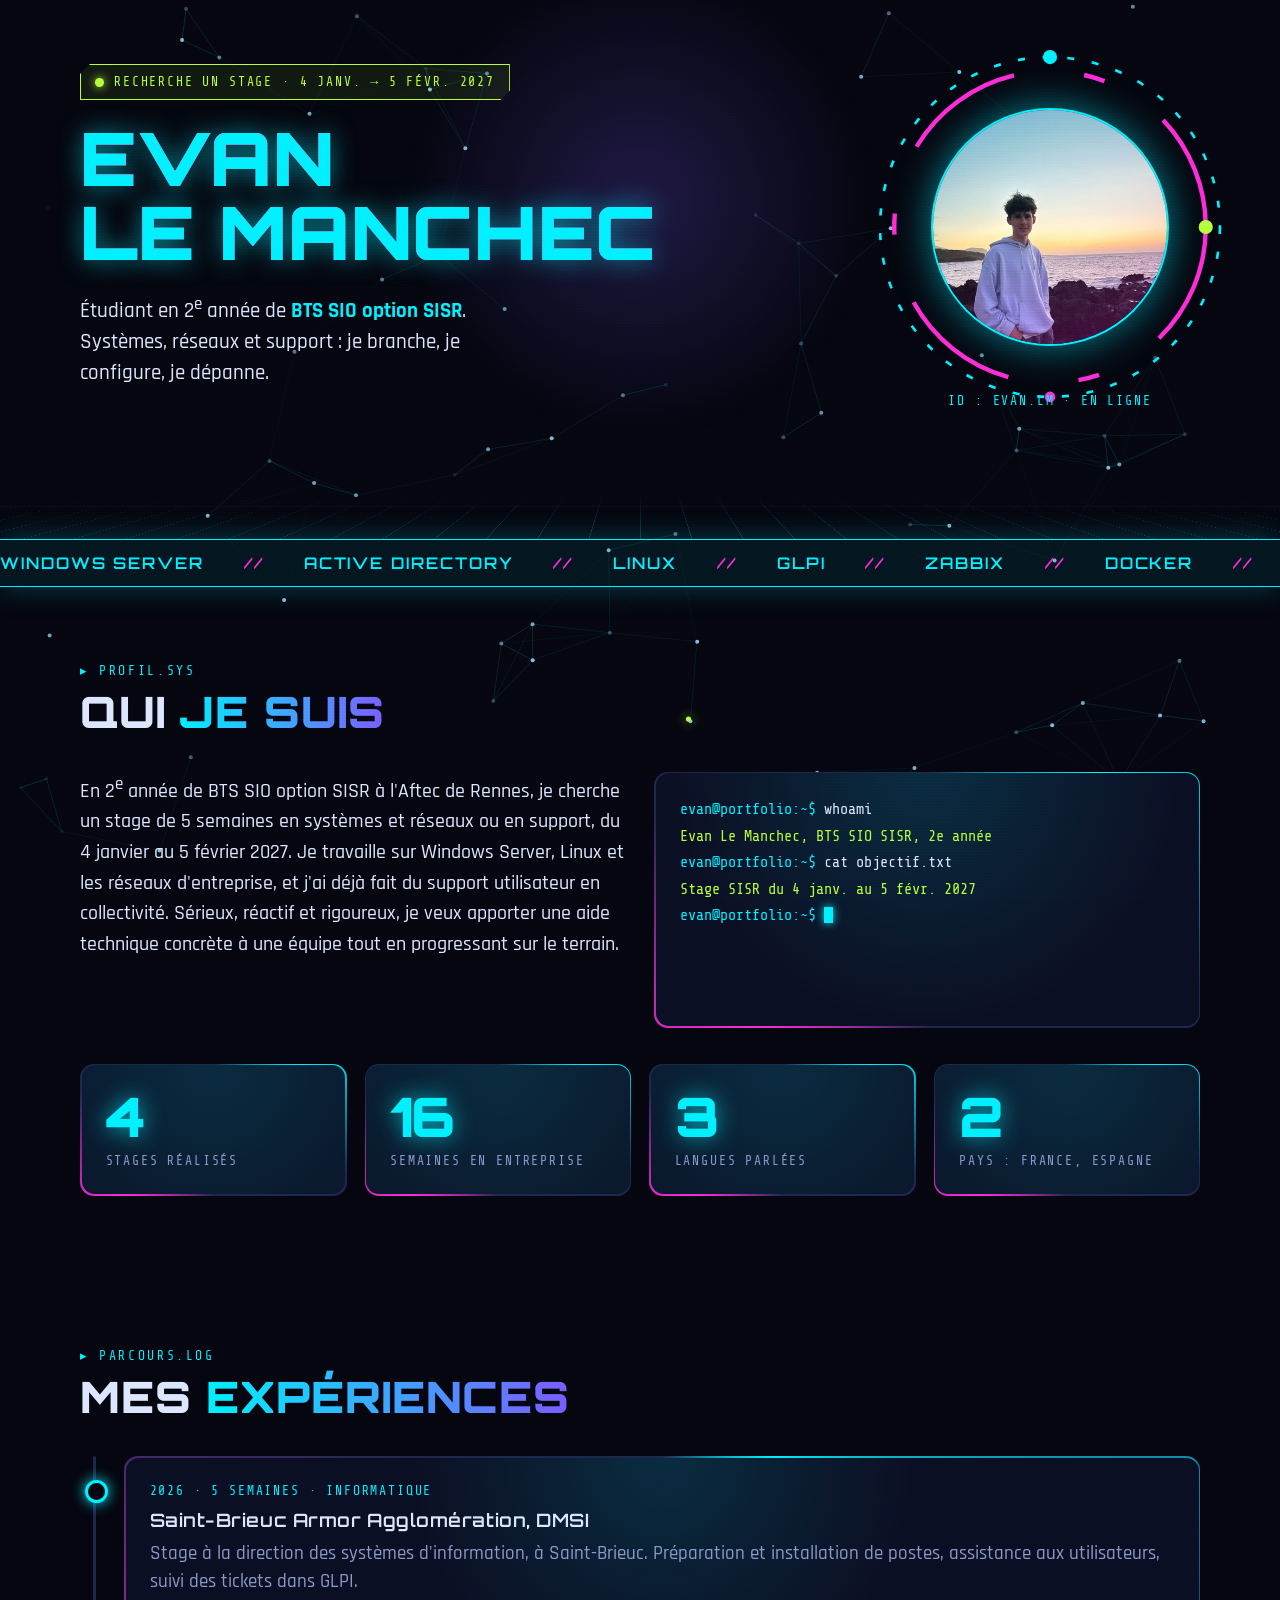
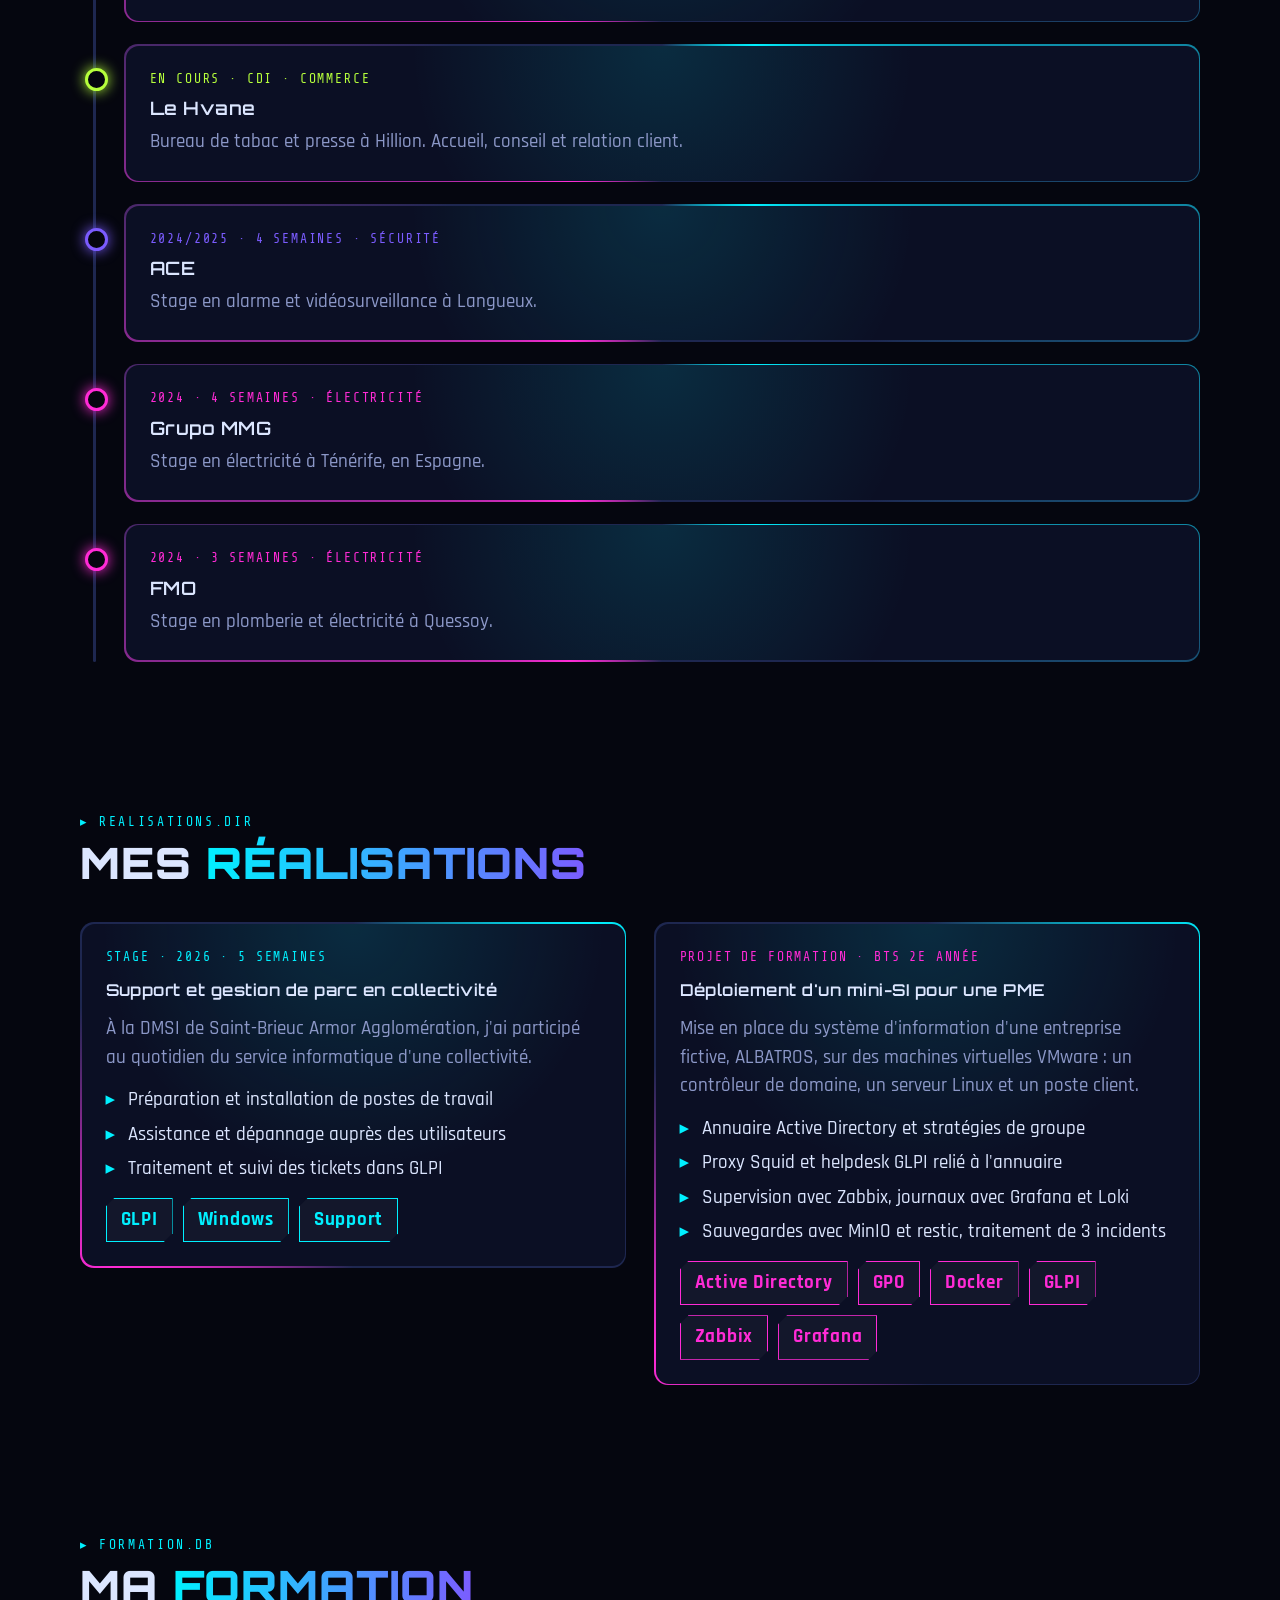
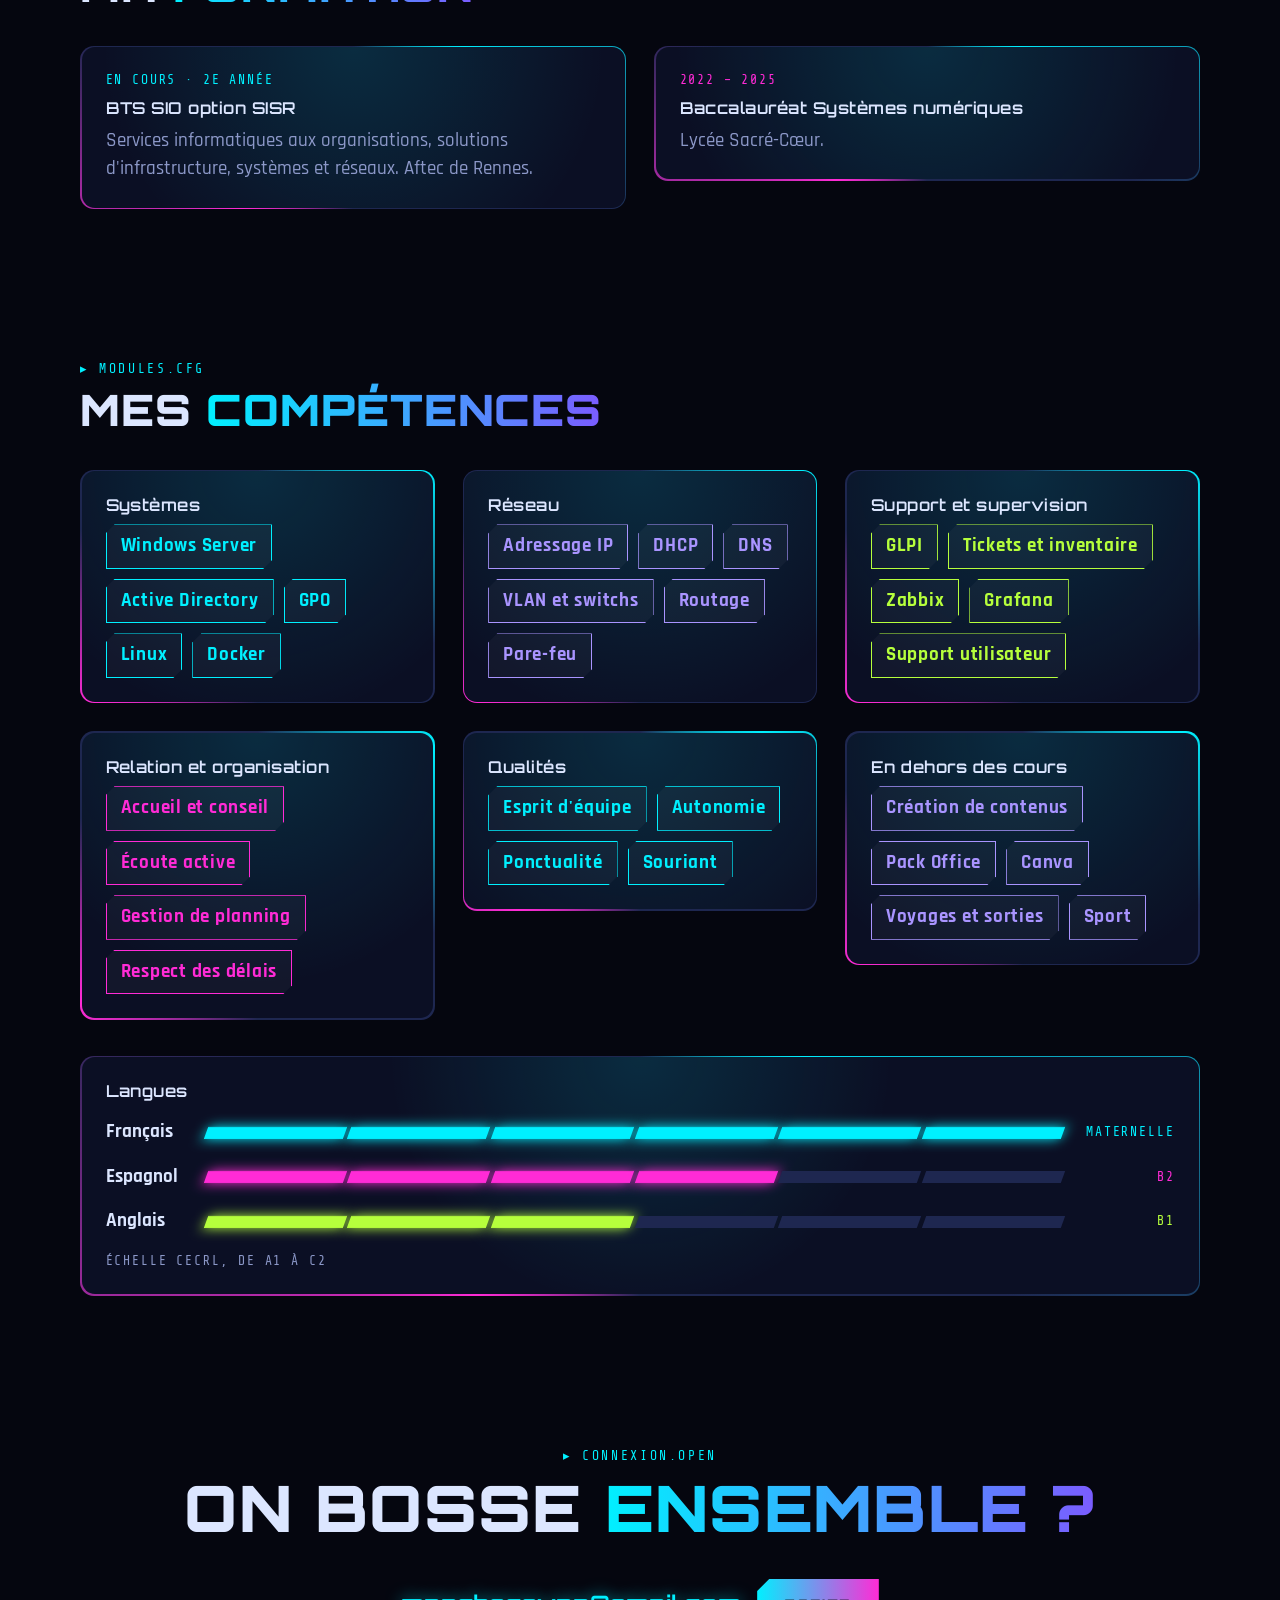
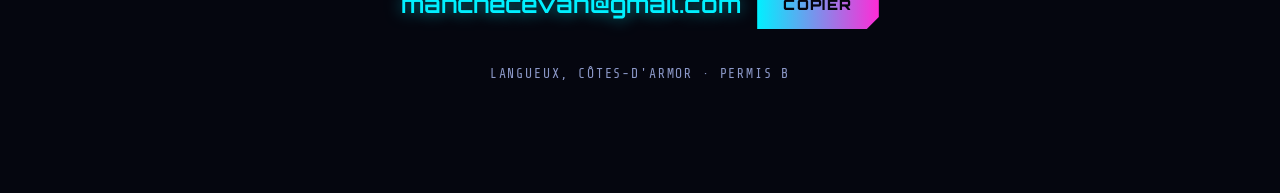
==== index.html @ 155ac63e "premier envoi" ====
<!doctype html><html><head><meta charset=utf8><meta name=viewport content="width=device-width,initial-scale=1,viewport-fit=cover"><style>:root{color-scheme:light;box-sizing:border-box;padding-top:env(safe-area-inset-top,0px);padding-bottom:env(safe-area-inset-bottom,0px)}html{scroll-padding-top:env(safe-area-inset-top,0px)}body{margin:0;padding:0;font:14px -apple-system,BlinkMacSystemFont,sans-serif;background:#fff;color:#000}img{max-width:100%}[hidden]:not([hidden=until-found i]){display:none!important}</style></head><body>
<title>Portfolio Evan Le Manchec</title>
<link rel="stylesheet" href="https://fonts.googleapis.com/css2?family=Orbitron:wght@600;900&family=Rajdhani:wght@500;700&family=Share+Tech+Mono&display=swap">
<style>
/* Layout : interface holographique sombre (look unique assumé). Une colonne de panneaux HUD posés sur un réseau de données animé plein écran ; le néon cyan porte l'info, le magenta les accents. */
:root{
  --bg:#05060F; --panel:#0B0F24; --text:#DCE6FF; --muted:#8C98C8; --line:#1E2750;
  --cyan:#00F0FF; --mag:#FF2BD6; --violet:#7B5CFF; --lime:#B6FF3C;
  --display:"Orbitron","Arial Black",sans-serif;
  --body:"Rajdhani","Segoe UI",system-ui,sans-serif;
  --mono:"Share Tech Mono",ui-monospace,Menlo,monospace;
  color-scheme:dark;
}
@property --a{syntax:"<angle>";inherits:false;initial-value:0deg}
*{box-sizing:border-box}
html{overflow-x:clip}
body{background:var(--bg);color:var(--text);font:500 19px/1.5 var(--body);overflow-x:clip}
h1,h2,h3,p,ul,pre{margin:0}
ul{padding:0;list-style:none}
#fx{position:fixed;inset:0;width:100%;height:100%;z-index:0;pointer-events:none}
#glow{position:fixed;left:0;top:0;width:520px;height:520px;margin:-260px;border-radius:50%;background:radial-gradient(circle,rgba(123,92,255,.22),transparent 65%);z-index:0;pointer-events:none;will-change:transform}
#bar{position:fixed;left:0;top:env(safe-area-inset-top,0px);height:3px;width:100%;transform-origin:0 50%;transform:scaleX(0);background:linear-gradient(90deg,var(--cyan),var(--mag));box-shadow:0 0 12px var(--cyan);z-index:9}
body::after{content:"";position:fixed;inset:0;pointer-events:none;z-index:8;background:repeating-linear-gradient(0deg,rgba(255,255,255,.035) 0 1px,transparent 1px 3px);mix-blend-mode:overlay}
.sec{position:relative;z-index:1;padding:76px 20px}
.in{max-width:1120px;margin:0 auto;display:flex;flex-direction:column;gap:36px}
.mono{font:400 .82rem/1.4 var(--mono);letter-spacing:.14em;text-transform:uppercase}
h2{font:900 clamp(1.5rem,5.2vw,2.7rem)/1.1 var(--display);text-transform:uppercase;letter-spacing:.02em;text-wrap:balance;display:flex;flex-direction:column;gap:10px}
h2 small{font:400 .82rem var(--mono);letter-spacing:.2em;color:var(--cyan)}
h2 small::before{content:"▸ "}
h2 em{font-style:normal;background:linear-gradient(90deg,var(--cyan),var(--violet),var(--mag),var(--cyan));background-size:300% 100%;-webkit-background-clip:text;background-clip:text;color:transparent;animation:flow 6s linear infinite}
@keyframes flow{to{background-position:300% 0}}
h3{font:600 1.02rem/1.3 var(--display);letter-spacing:.03em}

/* HERO */
.hero{padding-block:64px 150px;overflow:hidden}
.floor{position:absolute;left:-50%;right:-50%;bottom:-40px;height:330px;transform:perspective(420px) rotateX(64deg);transform-origin:50% 100%;background:linear-gradient(var(--cyan) 0 0) 0 0/100% 2px no-repeat,repeating-linear-gradient(90deg,rgba(0,240,255,.5) 0 1.5px,transparent 1.5px 64px),repeating-linear-gradient(0deg,rgba(255,43,214,.5) 0 1.5px,transparent 1.5px 64px);animation:floor 1.6s linear infinite;-webkit-mask-image:linear-gradient(transparent,#000 75%);mask-image:linear-gradient(transparent,#000 75%);opacity:.55}
@keyframes floor{to{background-position:0 0,0 0,0 64px}}
.hero .in{display:grid;grid-template-columns:1fr 300px;gap:48px;align-items:center}
.htxt{min-width:0;display:flex;flex-direction:column;gap:22px;align-items:flex-start}
.status{display:inline-flex;gap:10px;align-items:center;color:var(--lime);border:1px solid var(--lime);padding:8px 14px;clip-path:polygon(10px 0,100% 0,100% calc(100% - 10px),calc(100% - 10px) 100%,0 100%,0 10px);background:rgba(182,255,60,.08)}
.status i{width:9px;height:9px;border-radius:50%;background:var(--lime);box-shadow:0 0 10px var(--lime);animation:pulse 1.4s ease-in-out infinite}
@keyframes pulse{50%{transform:scale(1.9);opacity:.3}}
h1{font:900 clamp(1.9rem,9.6vw,4.6rem)/1 var(--display);text-transform:uppercase;letter-spacing:.01em}
.g{display:block;position:relative;text-shadow:0 0 24px rgba(0,240,255,.55)}
.g+.g{color:var(--cyan)}
.g::before,.g::after{content:attr(data-t);position:absolute;left:0;top:0;width:100%;pointer-events:none;text-shadow:none}
.g::before{color:var(--mag);animation:gl1 3.4s steps(1) infinite}
.g::after{color:var(--cyan);animation:gl2 2.7s steps(1) infinite}
@keyframes gl1{0%,100%{clip-path:inset(0 0 100% 0)}8%{clip-path:inset(12% 0 62% 0);transform:translate(-5px,0)}11%{clip-path:inset(68% 0 8% 0);transform:translate(5px,0)}14%{clip-path:inset(0 0 100% 0)}61%{clip-path:inset(40% 0 38% 0);transform:translate(4px,0)}64%{clip-path:inset(0 0 100% 0)}}
@keyframes gl2{0%,100%{clip-path:inset(0 0 100% 0)}22%{clip-path:inset(55% 0 20% 0);transform:translate(6px,0)}25%{clip-path:inset(5% 0 78% 0);transform:translate(-4px,0)}28%{clip-path:inset(0 0 100% 0)}79%{clip-path:inset(22% 0 60% 0);transform:translate(-6px,0)}82%{clip-path:inset(0 0 100% 0)}}
.lead{font-size:1.3rem;max-width:36ch}
.lead b{color:var(--cyan);font-weight:700}
.holo{position:relative;width:300px;max-width:74vw;aspect-ratio:1;display:grid;place-items:center;animation:float 5s ease-in-out infinite}
@keyframes float{50%{transform:translateY(-14px)}}
.holo svg{position:absolute;inset:-9%;width:118%;height:118%}
.r1{transform-origin:50% 50%;animation:rot 16s linear infinite}
.r2{transform-origin:50% 50%;animation:rot 9s linear infinite reverse}
@keyframes rot{to{transform:rotate(360deg)}}
.face{position:relative;width:78%;aspect-ratio:1;border-radius:50%;overflow:hidden;box-shadow:0 0 0 2px var(--cyan),0 0 40px rgba(0,240,255,.6),inset 0 0 30px rgba(0,240,255,.5)}
.face img{width:100%;height:100%;object-fit:cover;object-position:50% 22%;display:block}
.face::before{content:"";position:absolute;inset:0;background:linear-gradient(160deg,rgba(0,240,255,.28),transparent 45%,rgba(255,43,214,.3));z-index:1}
.face::after{content:"";position:absolute;left:0;right:0;height:26%;top:-30%;background:linear-gradient(transparent,rgba(0,240,255,.55),transparent);z-index:2;animation:scan 2.8s linear infinite}
@keyframes scan{to{top:110%}}
.idtag{position:absolute;bottom:-34px;left:50%;transform:translateX(-50%);white-space:nowrap;color:var(--cyan)}

/* TICKER */
.tick{position:relative;z-index:1;border-block:1px solid var(--cyan);background:rgba(0,240,255,.07);overflow:hidden;padding:13px 0;box-shadow:0 0 30px rgba(0,240,255,.25)}
.tick div{display:flex;gap:40px;width:max-content;animation:slide 24s linear infinite;font:600 1rem var(--display);text-transform:uppercase;letter-spacing:.12em;white-space:nowrap;color:var(--cyan)}
.tick span::after{content:"//";margin-left:40px;color:var(--mag)}
@keyframes slide{to{transform:translateX(-50%)}}

/* PANELS */
.pan{position:relative;border-radius:14px;padding:1.5px;background:conic-gradient(from var(--a),var(--line),var(--cyan),var(--line) 30%,var(--line) 50%,var(--mag),var(--line) 80%);animation:turn 5s linear infinite;transform-style:preserve-3d;transition:transform .15s ease-out}
@keyframes turn{to{--a:360deg}}
.pan>div{background:radial-gradient(420px circle at var(--mx,50%) var(--my,0%),rgba(0,240,255,.13),transparent 60%),var(--panel);border-radius:13px;padding:24px;height:100%;display:flex;flex-direction:column;gap:8px}
.pan p{color:var(--muted)}
.two{display:grid;grid-template-columns:repeat(auto-fit,minmax(290px,1fr));gap:28px;align-items:start}
.two>*{min-width:0}
.big{font-size:1.28rem}
.term pre{font:400 .95rem/1.75 var(--mono);white-space:pre-wrap;overflow-wrap:anywhere;min-height:13.5em;color:var(--text)}
.term .p{color:var(--cyan)}.term .o{color:var(--lime)}
.cur{display:inline-block;width:.6em;height:1.05em;background:var(--cyan);vertical-align:-.18em;animation:blink 1s steps(2) infinite;box-shadow:0 0 8px var(--cyan)}
@keyframes blink{50%{opacity:0}}
.stats{display:grid;grid-template-columns:repeat(auto-fit,minmax(150px,1fr));gap:18px}
.stat b{font:900 clamp(2.2rem,7vw,3.4rem)/1 var(--display);color:var(--cyan);text-shadow:0 0 22px rgba(0,240,255,.7);font-variant-numeric:tabular-nums}

/* TIMELINE */
.tl{position:relative;display:flex;flex-direction:column;gap:22px;padding-left:44px}
.tl::before,.tl .fill{content:"";position:absolute;left:13px;top:0;bottom:0;width:3px;border-radius:2px;background:var(--line)}
.tl .fill{background:linear-gradient(var(--cyan),var(--mag));box-shadow:0 0 14px var(--cyan);transform-origin:50% 0;transform:scaleY(0)}
.ev{position:relative}
.ev::before{content:"";position:absolute;left:-39px;top:24px;width:17px;height:17px;border-radius:50%;background:var(--bg);border:3px solid var(--c);box-shadow:0 0 14px var(--c);z-index:2;animation:ping 2.4s ease-out infinite}
@keyframes ping{0%{box-shadow:0 0 0 0 var(--c)}70%,100%{box-shadow:0 0 0 14px transparent}}
.ev .mono{color:var(--c)}
.ev h3{font-size:1.15rem}

/* SKILLS */
.chips{display:flex;flex-wrap:wrap;gap:10px}
.chips li{position:relative;overflow:hidden;border:1px solid var(--c,var(--cyan));color:var(--c,var(--cyan));padding:7px 14px;font-weight:700;letter-spacing:.04em;clip-path:polygon(9px 0,100% 0,100% calc(100% - 9px),calc(100% - 9px) 100%,0 100%,0 9px);background:rgba(255,255,255,.03);animation:bob 4s ease-in-out infinite;animation-delay:calc(var(--i)*-.55s);transition:background .2s,color .2s}
.chips li::after{content:"";position:absolute;top:0;bottom:0;left:-60%;width:40%;background:linear-gradient(100deg,transparent,rgba(255,255,255,.45),transparent);animation:shine 3.6s ease-in-out infinite;animation-delay:calc(var(--i)*.35s)}
.chips li:hover{background:var(--c,var(--cyan));color:var(--bg)}
@keyframes bob{50%{transform:translateY(-5px)}}
@keyframes shine{0%,55%{left:-60%}100%{left:130%}}
.lang{display:grid;grid-template-columns:88px 1fr 100px;gap:12px;align-items:center}
.lang b{font-weight:700;color:var(--text)}
.lv{display:grid;grid-template-columns:repeat(6,1fr);gap:5px}
.lv i{height:12px;background:var(--line);transform:skewX(-20deg)}
.lv i.on{background:var(--c);box-shadow:0 0 12px var(--c)}
.on-view .lv i.on{animation:light .5s both;animation-delay:calc(var(--i)*110ms)}
@keyframes light{from{background:var(--line);box-shadow:none;transform:skewX(-20deg) scaleY(.3)}}
.lang .mono{text-align:right;color:var(--c)}

.todo{display:flex;flex-direction:column;gap:6px;color:var(--text)}
.todo li{padding-left:22px;position:relative}
.todo li::before{content:"▸";position:absolute;left:0;color:var(--cyan)}

/* CONTACT */
.contact{padding-bottom:110px;text-align:center}
.contact .in{align-items:center}
.contact h2{align-items:center;font-size:clamp(1.7rem,7vw,4rem)}
.mail{display:flex;flex-wrap:wrap;gap:16px;align-items:center;justify-content:center}
.mail span{font:600 clamp(.9rem,4vw,1.5rem) var(--display);overflow-wrap:anywhere;user-select:all;color:var(--cyan);text-shadow:0 0 16px rgba(0,240,255,.6)}
button{font:900 .9rem var(--display);letter-spacing:.1em;text-transform:uppercase;color:var(--bg);background:linear-gradient(90deg,var(--cyan),var(--mag),var(--cyan));background-size:200% 100%;border:0;padding:16px 26px;cursor:pointer;clip-path:polygon(12px 0,100% 0,100% calc(100% - 12px),calc(100% - 12px) 100%,0 100%,0 12px);animation:flow 3s linear infinite,throb 2s ease-in-out infinite;transition:transform .15s}
button:hover{transform:scale(1.07)}
button:focus-visible{outline:3px solid var(--lime);outline-offset:4px}
@keyframes throb{50%{filter:drop-shadow(0 0 16px var(--mag)) brightness(1.15)}}

/* REVEAL */
.rv{opacity:.2;transform:translateY(36px) scale(.97);filter:blur(4px);transition:opacity .7s,transform .7s cubic-bezier(.2,.9,.2,1),filter .7s;transition-delay:calc(var(--d,0)*90ms)}
.rv.on-view{opacity:1;transform:none;filter:none}

@media (max-width:900px){.hero .in{grid-template-columns:1fr}.holo{order:-1;width:230px;margin:0 auto 34px}}
@media (max-width:560px){.sec{padding-block:58px}.lang{grid-template-columns:74px 1fr 88px}.tl{padding-left:36px}.tl::before,.tl .fill{left:9px}.ev::before{left:-35px}}
@media (prefers-reduced-motion:reduce){*,*::before,*::after{animation:none!important;transition:none!important}.rv{opacity:1;transform:none;filter:none}}
</style>

<canvas id="fx" aria-hidden="true"></canvas>
<div id="glow" aria-hidden="true"></div>
<div id="bar" aria-hidden="true"></div>

<header class="sec hero">
  <div class="floor" aria-hidden="true"></div>
  <div class="in">
    <div class="htxt">
      <p class="mono status"><i></i>Recherche un stage · 4 janv. → 5 févr. 2027</p>
      <h1 aria-label="Evan Le Manchec"><span class="g" data-t="Evan">Evan</span><span class="g" data-t="Le Manchec">Le Manchec</span></h1>
      <p class="lead">Étudiant en 2<sup>e</sup> année de <b>BTS SIO option SISR</b>. Systèmes, réseaux et support : je branche, je configure, je dépanne.</p>
    </div>
    <div class="holo">
      <svg viewBox="0 0 200 200" aria-hidden="true" fill="none">
        <g class="r1"><circle cx="100" cy="100" r="96" stroke="#00F0FF" stroke-width="1.5" stroke-dasharray="4 10"/><circle cx="100" cy="4" r="4" fill="#00F0FF"/><circle cx="100" cy="196" r="3" fill="#FF2BD6"/></g>
        <g class="r2"><circle cx="100" cy="100" r="88" stroke="#FF2BD6" stroke-width="2.5" stroke-dasharray="70 40 12 40"/><circle cx="188" cy="100" r="4" fill="#B6FF3C"/></g>
      </svg>
      <div class="face"><img src="[data-uri]" alt="Portrait d'Evan Le Manchec"></div>
      <span class="mono idtag">ID : EVAN.LM · en ligne</span>
    </div>
  </div>
</header>

<div class="tick" aria-hidden="true"><div>
  <span>Windows Server</span><span>Active Directory</span><span>Linux</span><span>GLPI</span><span>Zabbix</span><span>Docker</span><span>Réseaux</span><span>Support utilisateur</span><span>Permis B</span>
  <span>Windows Server</span><span>Active Directory</span><span>Linux</span><span>GLPI</span><span>Zabbix</span><span>Docker</span><span>Réseaux</span><span>Support utilisateur</span><span>Permis B</span>
</div></div>

<section class="sec"><div class="in">
  <h2><small>profil.sys</small><span>Qui <em>je suis</em></span></h2>
  <div class="two">
    <p class="big" data-rv>En 2<sup>e</sup> année de BTS SIO option SISR à l'Aftec de Rennes, je cherche un stage de 5 semaines en systèmes et réseaux ou en support, du 4 janvier au 5 février 2027. Je travaille sur Windows Server, Linux et les réseaux d'entreprise, et j'ai déjà fait du support utilisateur en collectivité. Sérieux, réactif et rigoureux, je veux apporter une aide technique concrète à une équipe tout en progressant sur le terrain.</p>
    <div class="pan term" data-rv data-tilt><div><pre id="term"><span class="p">evan@portfolio:~$</span> whoami
<span class="o">Evan Le Manchec, BTS SIO SISR, 2e année</span>
<span class="p">evan@portfolio:~$</span> cat objectif.txt
<span class="o">Stage SISR du 4 janv. au 5 févr. 2027</span>
<span class="p">evan@portfolio:~$</span> systemctl status motivation
<span class="o">● motivation.service : active (running)</span>
<span class="p">evan@portfolio:~$</span> <span class="cur"></span></pre></div></div>
  </div>
  <div class="stats">
    <div class="pan stat" data-rv data-tilt><div><b data-n="4">4</b><p class="mono">stages réalisés</p></div></div>
    <div class="pan stat" data-rv data-tilt><div><b data-n="16">16</b><p class="mono">semaines en entreprise</p></div></div>
    <div class="pan stat" data-rv data-tilt><div><b data-n="3">3</b><p class="mono">langues parlées</p></div></div>
    <div class="pan stat" data-rv data-tilt><div><b data-n="2">2</b><p class="mono">pays : France, Espagne</p></div></div>
  </div>
</div></section>

<section class="sec"><div class="in">
  <h2><small>parcours.log</small><span>Mes <em>expériences</em></span></h2>
  <div class="tl" id="tl"><span class="fill"></span>
    <article class="ev pan" data-rv data-tilt style="--c:var(--cyan)"><div><span class="mono">2026 · 5 semaines · Informatique</span><h3>Saint-Brieuc Armor Agglomération, DMSI</h3><p>Stage à la direction des systèmes d'information, à Saint-Brieuc. Préparation et installation de postes, assistance aux utilisateurs, suivi des tickets dans GLPI.</p></div></article>
    <article class="ev pan" data-rv data-tilt style="--c:var(--lime)"><div><span class="mono">En cours · CDI · Commerce</span><h3>Le Hvane</h3><p>Bureau de tabac et presse à Hillion. Accueil, conseil et relation client.</p></div></article>
    <article class="ev pan" data-rv data-tilt style="--c:var(--violet)"><div><span class="mono">2024/2025 · 4 semaines · Sécurité</span><h3>ACE</h3><p>Stage en alarme et vidéosurveillance à Langueux.</p></div></article>
    <article class="ev pan" data-rv data-tilt style="--c:var(--mag)"><div><span class="mono">2024 · 4 semaines · Électricité</span><h3>Grupo MMG</h3><p>Stage en électricité à Ténérife, en Espagne.</p></div></article>
    <article class="ev pan" data-rv data-tilt style="--c:var(--mag)"><div><span class="mono">2024 · 3 semaines · Électricité</span><h3>FMO</h3><p>Stage en plomberie et électricité à Quessoy.</p></div></article>
  </div>
</div></section>

<section class="sec"><div class="in">
  <h2><small>realisations.dir</small><span>Mes <em>réalisations</em></span></h2>
  <div class="two">
    <article class="pan" data-rv data-tilt><div style="gap:14px"><span class="mono" style="color:var(--cyan)">Stage · 2026 · 5 semaines</span><h3>Support et gestion de parc en collectivité</h3><p>À la DMSI de Saint-Brieuc Armor Agglomération, j'ai participé au quotidien du service informatique d'une collectivité.</p><ul class="todo"><li>Préparation et installation de postes de travail</li><li>Assistance et dépannage auprès des utilisateurs</li><li>Traitement et suivi des tickets dans GLPI</li></ul><ul class="chips"><li>GLPI</li><li>Windows</li><li>Support</li></ul></div></article>
    <article class="pan" data-rv data-tilt><div style="gap:14px"><span class="mono" style="color:var(--mag)">Projet de formation · BTS 2e année</span><h3>Déploiement d'un mini-SI pour une PME</h3><p>Mise en place du système d'information d'une entreprise fictive, ALBATROS, sur des machines virtuelles VMware : un contrôleur de domaine, un serveur Linux et un poste client.</p><ul class="todo"><li>Annuaire Active Directory et stratégies de groupe</li><li>Proxy Squid et helpdesk GLPI relié à l'annuaire</li><li>Supervision avec Zabbix, journaux avec Grafana et Loki</li><li>Sauvegardes avec MinIO et restic, traitement de 3 incidents</li></ul><ul class="chips" style="--c:var(--mag)"><li>Active Directory</li><li>GPO</li><li>Docker</li><li>GLPI</li><li>Zabbix</li><li>Grafana</li></ul></div></article>
  </div>
</div></section>

<section class="sec"><div class="in">
  <h2><small>formation.db</small><span>Ma <em>formation</em></span></h2>
  <div class="two">
    <article class="pan" data-rv data-tilt><div><span class="mono" style="color:var(--cyan)">En cours · 2e année</span><h3>BTS SIO option SISR</h3><p>Services informatiques aux organisations, solutions d'infrastructure, systèmes et réseaux. Aftec de Rennes.</p></div></article>
    <article class="pan" data-rv data-tilt><div><span class="mono" style="color:var(--mag)">2022 – 2025</span><h3>Baccalauréat Systèmes numériques</h3><p>Lycée Sacré-Cœur.</p></div></article>
  </div>
</div></section>

<section class="sec"><div class="in">
  <h2><small>modules.cfg</small><span>Mes <em>compétences</em></span></h2>
  <div class="two">
    <div class="pan" data-rv data-tilt><div><h3>Systèmes</h3><ul class="chips"><li>Windows Server</li><li>Active Directory</li><li>GPO</li><li>Linux</li><li>Docker</li></ul></div></div>
    <div class="pan" data-rv data-tilt><div><h3>Réseau</h3><ul class="chips" style="--c:#A994FF"><li>Adressage IP</li><li>DHCP</li><li>DNS</li><li>VLAN et switchs</li><li>Routage</li><li>Pare-feu</li></ul></div></div>
    <div class="pan" data-rv data-tilt><div><h3>Support et supervision</h3><ul class="chips" style="--c:var(--lime)"><li>GLPI</li><li>Tickets et inventaire</li><li>Zabbix</li><li>Grafana</li><li>Support utilisateur</li></ul></div></div>
    <div class="pan" data-rv data-tilt><div><h3>Relation et organisation</h3><ul class="chips" style="--c:var(--mag)"><li>Accueil et conseil</li><li>Écoute active</li><li>Gestion de planning</li><li>Respect des délais</li></ul></div></div>
    <div class="pan" data-rv data-tilt><div><h3>Qualités</h3><ul class="chips"><li>Esprit d'équipe</li><li>Autonomie</li><li>Ponctualité</li><li>Souriant</li></ul></div></div>
    <div class="pan" data-rv data-tilt><div><h3>En dehors des cours</h3><ul class="chips" style="--c:#A994FF"><li>Création de contenus</li><li>Pack Office</li><li>Canva</li><li>Voyages et sorties</li><li>Sport</li></ul></div></div>
  </div>
  <div class="pan" data-rv><div style="gap:16px">
    <h3>Langues</h3>
    <div class="lang" style="--c:var(--cyan)"><b>Français</b><span class="lv"><i class="on"></i><i class="on"></i><i class="on"></i><i class="on"></i><i class="on"></i><i class="on"></i></span><span class="mono">Maternelle</span></div>
    <div class="lang" style="--c:var(--mag)"><b>Espagnol</b><span class="lv"><i class="on"></i><i class="on"></i><i class="on"></i><i class="on"></i><i></i><i></i></span><span class="mono">B2</span></div>
    <div class="lang" style="--c:var(--lime)"><b>Anglais</b><span class="lv"><i class="on"></i><i class="on"></i><i class="on"></i><i></i><i></i><i></i></span><span class="mono">B1</span></div>
    <p class="mono">Échelle CECRL, de A1 à C2</p>
  </div></div>
</div></section>

<section class="sec contact"><div class="in">
  <h2><small>connexion.open</small><span>On bosse <em>ensemble ?</em></span></h2>
  <div class="mail"><span id="mail">manchecevan@gmail.com</span><button id="copy" type="button">Copier</button></div>
  <p class="mono" style="color:var(--muted)">Langueux, Côtes-d'Armor · Permis B</p>
</div></section>

<script>
(function(){
var still=matchMedia('(prefers-reduced-motion:reduce)').matches,$=function(s){return [].slice.call(document.querySelectorAll(s))};
document.getElementById('copy').addEventListener('click',function(){
  var b=this,m=document.getElementById('mail');
  function sel(){var r=document.createRange();r.selectNodeContents(m);var s=getSelection();s.removeAllRanges();s.addRange(r);b.textContent='Sélectionné';}
  try{navigator.clipboard.writeText(m.textContent).then(function(){b.textContent='Copié !';},sel);}catch(e){sel();}
});
$('.chips li, .lv i').forEach(function(e){e.style.setProperty('--i',[].indexOf.call(e.parentNode.children,e));});

/* fond : réseau de données avec paquets qui circulent */
var c=document.getElementById('fx'),x=c.getContext('2d'),W,H,N=[],P=[],M={x:-999,y:-999};
function size(){var d=Math.min(devicePixelRatio||1,2);W=innerWidth;H=innerHeight;c.width=W*d;c.height=H*d;x.setTransform(d,0,0,d,0,0);
  var n=Math.round(Math.min(85,W*H/15000));N=[];P=[];for(var i=0;i<n;i++)N.push({x:Math.random()*W,y:Math.random()*H,vx:(Math.random()-.5)*.5,vy:(Math.random()-.5)*.5,t:Math.random()*6});}
function draw(now){x.clearRect(0,0,W,H);var links=[];
  for(var i=0;i<N.length;i++){var a=N[i];a.x+=a.vx;a.y+=a.vy;if(a.x<0||a.x>W)a.vx*=-1;if(a.y<0||a.y>H)a.vy*=-1;
    for(var j=i+1;j<N.length;j++){var b=N[j],d=Math.hypot(a.x-b.x,a.y-b.y);if(d<140){links.push([a,b]);x.strokeStyle='rgba(0,240,255,'+(.2*(1-d/140))+')';x.lineWidth=1;x.beginPath();x.moveTo(a.x,a.y);x.lineTo(b.x,b.y);x.stroke();}}
    var dm=Math.hypot(a.x-M.x,a.y-M.y);if(dm<190){x.strokeStyle='rgba(255,43,214,'+(.75*(1-dm/190))+')';x.lineWidth=1.4;x.beginPath();x.moveTo(a.x,a.y);x.lineTo(M.x,M.y);x.stroke();}
    var tw=.45+.4*Math.sin((now||0)/600+a.t);x.fillStyle='rgba(160,220,255,'+tw+')';x.beginPath();x.arc(a.x,a.y,2,0,6.3);x.fill();}
  if(links.length&&P.length<14&&Math.random()<.12){var l=links[Math.random()*links.length|0];P.push({a:l[0],b:l[1],t:0});}
  for(var k=P.length-1;k>=0;k--){var p=P[k];p.t+=.025;if(p.t>=1){P.splice(k,1);continue;}
    var px=p.a.x+(p.b.x-p.a.x)*p.t,py=p.a.y+(p.b.y-p.a.y)*p.t;x.shadowColor='#B6FF3C';x.shadowBlur=12;x.fillStyle='#B6FF3C';x.beginPath();x.arc(px,py,2.6,0,6.3);x.fill();x.shadowBlur=0;}
  if(!still)requestAnimationFrame(draw);}
addEventListener('resize',function(){size();if(still)draw(0);});size();draw(0);

/* halo qui suit le pointeur */
var g=document.getElementById('glow'),gx=innerWidth/2,gy=200,tx=gx,ty=gy;
addEventListener('pointermove',function(e){M.x=tx=e.clientX;M.y=ty=e.clientY;});
(function f(){gx+=(tx-gx)*.09;gy+=(ty-gy)*.09;g.style.transform='translate('+gx+'px,'+gy+'px)';if(!still)requestAnimationFrame(f);})();

/* barre de progression + câble du parcours */
var bar=document.getElementById('bar'),tl=document.getElementById('tl'),fill=tl.querySelector('.fill');
function sc(){var h=document.documentElement,m=h.scrollHeight-innerHeight;bar.style.transform='scaleX('+(m>0?scrollY/m:0)+')';
  var r=tl.getBoundingClientRect(),v=(innerHeight*.7-r.top)/r.height;fill.style.transform='scaleY('+Math.max(0,Math.min(1,v))+')';}
addEventListener('scroll',sc,{passive:true});sc();

if(still)return;

/* décodage du nom */
var G='01<>/#$%&ABCDEFXYZ';
$('.g').forEach(function(el,n){var t=el.dataset.t,s=performance.now()+n*350;(function r(now){var k=Math.max(0,(now-s)/1100),o='';
  for(var i=0;i<t.length;i++)o+=t[i]==' '?' ':(i<k*t.length?t[i]:G[Math.random()*G.length|0]);el.textContent=o;if(k<1)requestAnimationFrame(r);else el.textContent=t;})(performance.now());});

/* cartes inclinables */
$('[data-tilt]').forEach(function(el){
  el.addEventListener('pointermove',function(e){if(e.pointerType=='touch')return;var r=el.getBoundingClientRect(),px=(e.clientX-r.left)/r.width,py=(e.clientY-r.top)/r.height;
    el.style.transform='perspective(800px) rotateY('+((px-.5)*10)+'deg) rotateX('+((.5-py)*10)+'deg) translateZ(6px)';var d=el.firstElementChild;d.style.setProperty('--mx',px*100+'%');d.style.setProperty('--my',py*100+'%');});
  el.addEventListener('pointerleave',function(){el.style.transform='';});});

/* terminal qui tape */
var T=document.getElementById('term'),PR='<span class="p">evan@portfolio:~$</span> ',CU='<span class="cur"></span>',
L=[['whoami','Evan Le Manchec, BTS SIO SISR, 2e année'],['cat objectif.txt','Stage SISR du 4 janv. au 5 févr. 2027'],['systemctl status motivation','● motivation.service : active (running)']];
function type(){var done='',li=0,ci=0;(function step(){if(li>=L.length){T.innerHTML=done+PR+CU;return;}var cmd=L[li][0];
  if(ci<=cmd.length){T.innerHTML=done+PR+cmd.slice(0,ci)+CU;ci++;setTimeout(step,45);}
  else{done+=PR+cmd+'\n<span class="o">'+L[li][1]+'</span>\n';li++;ci=0;T.innerHTML=done+PR+CU;setTimeout(step,480);}})();}

/* compteurs */
function count(b){var n=+b.dataset.n,s=performance.now();(function r(now){var k=Math.min(1,(now-s)/1200);b.textContent=Math.round(n*(1-Math.pow(1-k,3)));if(k<1)requestAnimationFrame(r);})(s);}

/* apparition au défilement */
if(!('IntersectionObserver' in window))return;
var io=new IntersectionObserver(function(es){es.forEach(function(e){if(!e.isIntersecting)return;var el=e.target;io.unobserve(el);el.classList.add('on-view');
  if(el.classList.contains('term'))type();var b=el.querySelector('[data-n]');if(b)count(b);});},{threshold:.18});
$('[data-rv]').forEach(function(el){el.style.setProperty('--d',[].indexOf.call(el.parentNode.children,el)%4);el.classList.add('rv');io.observe(el);});
})();
</script>


</body></html>
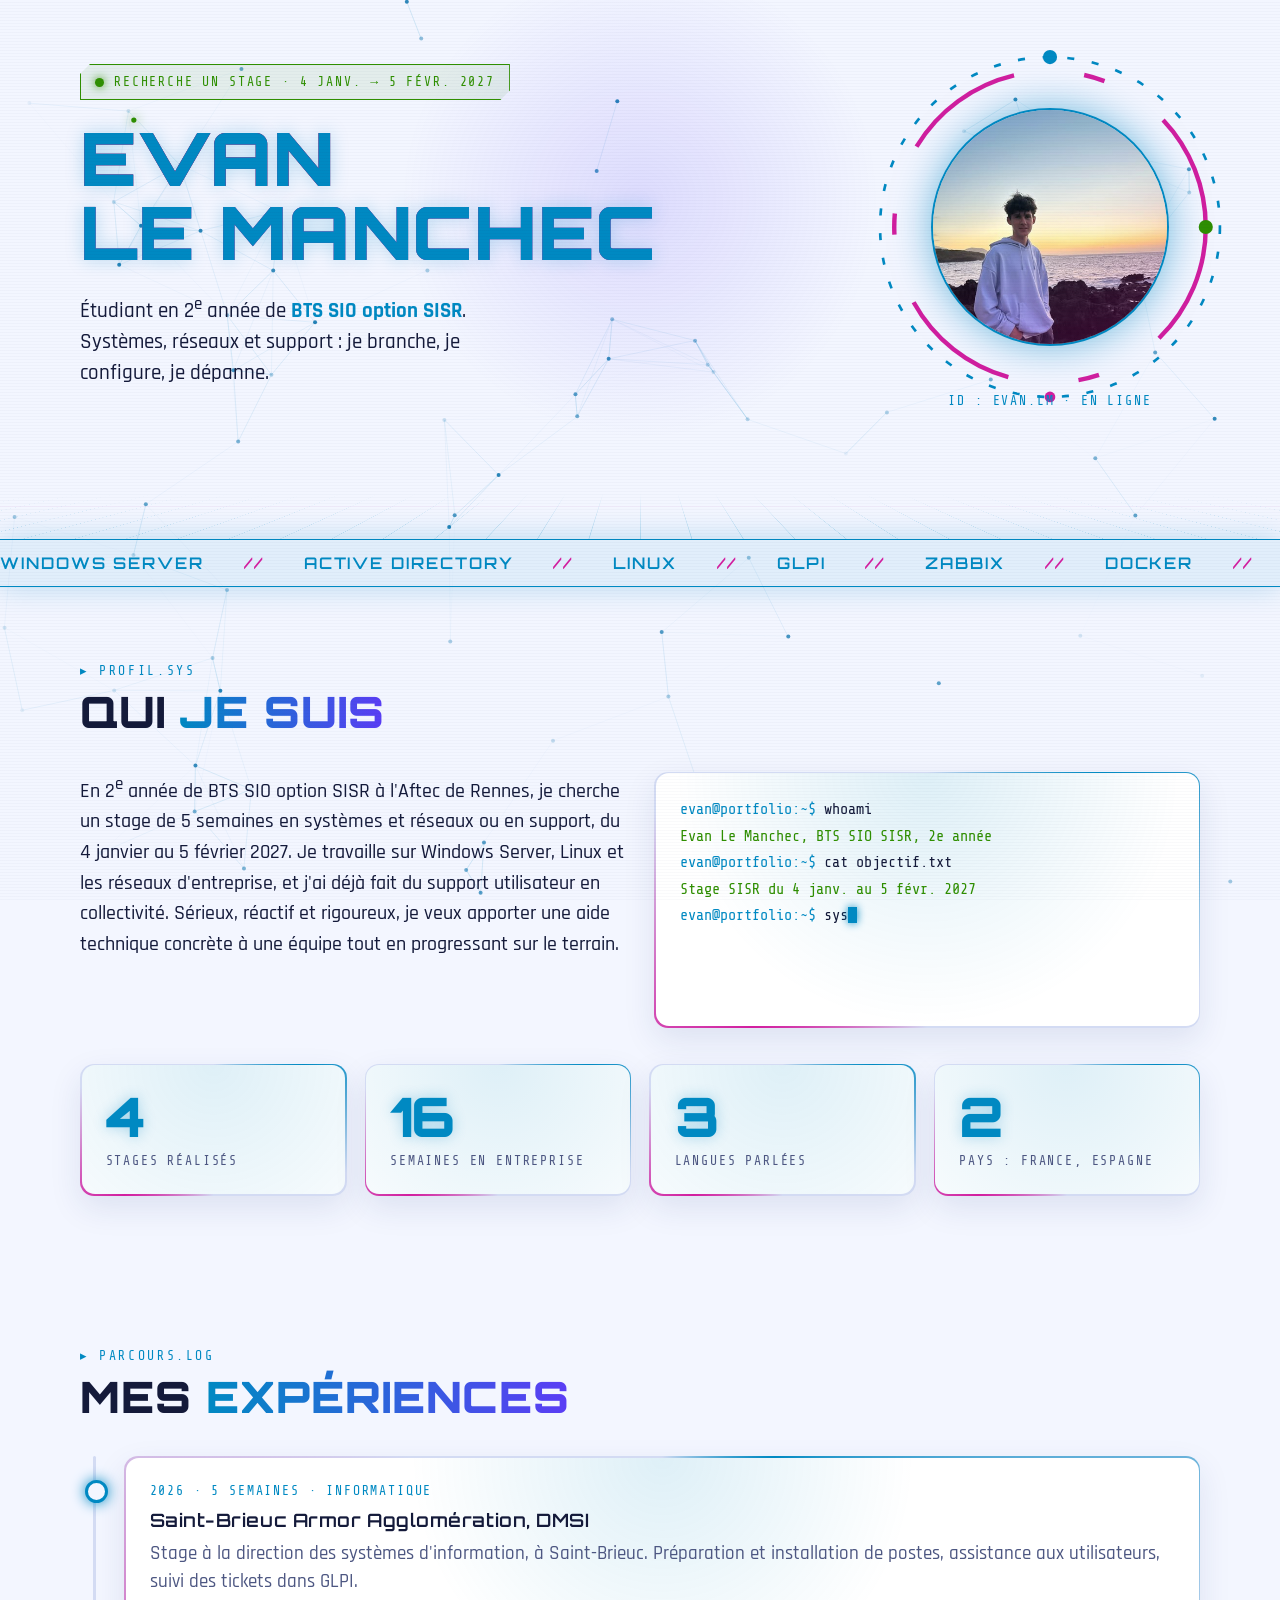
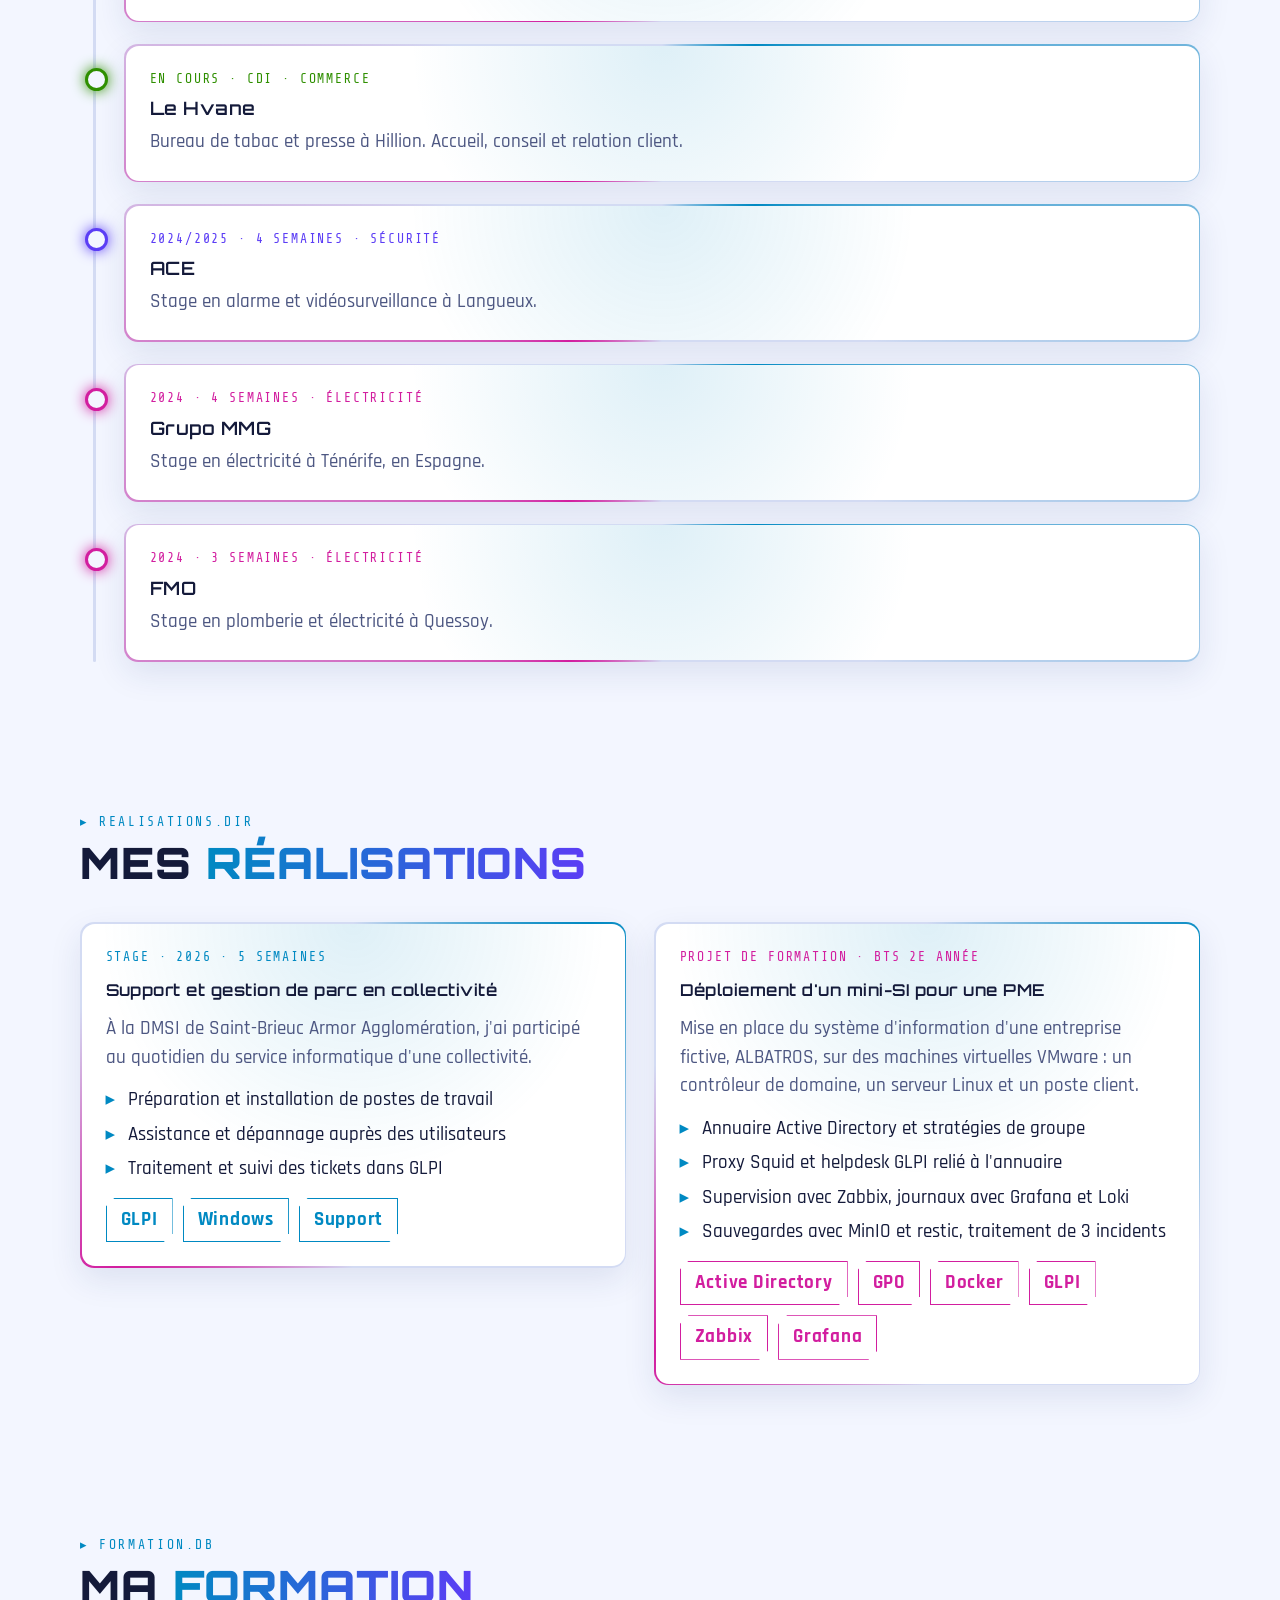
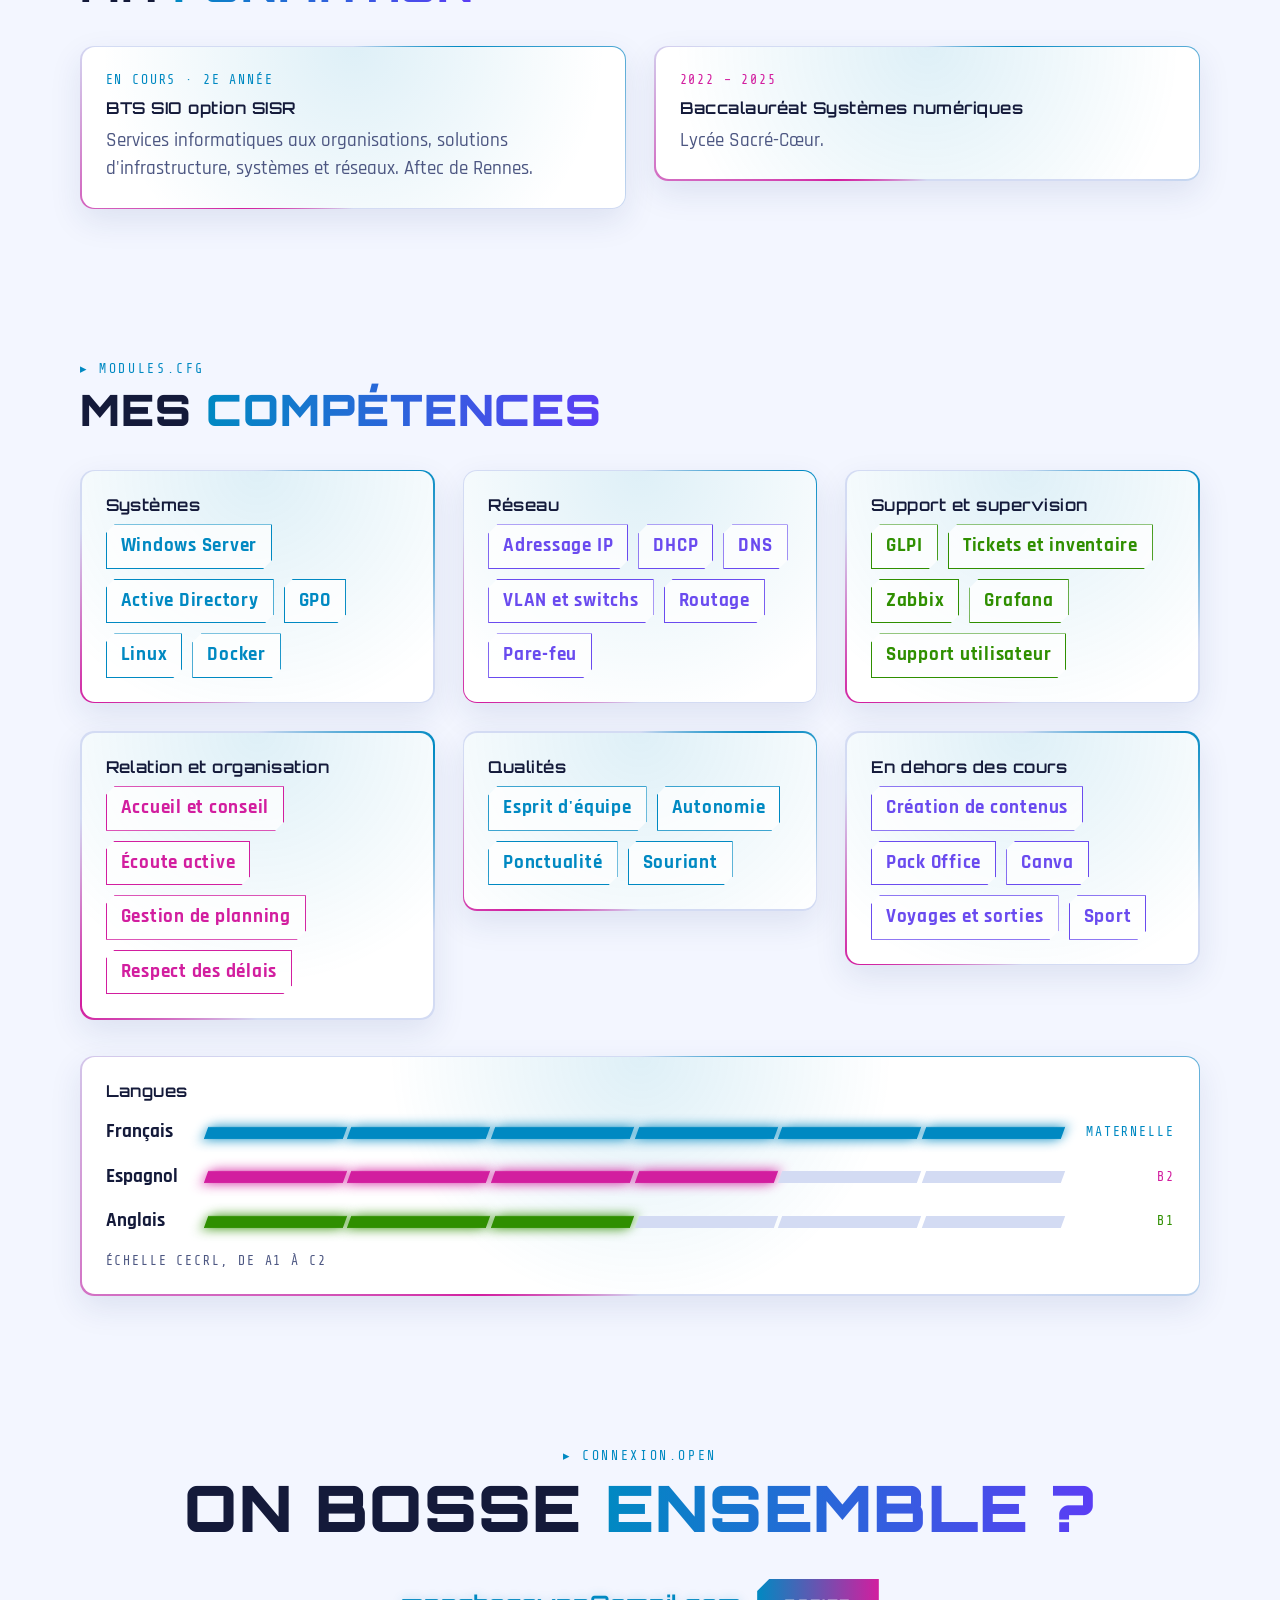
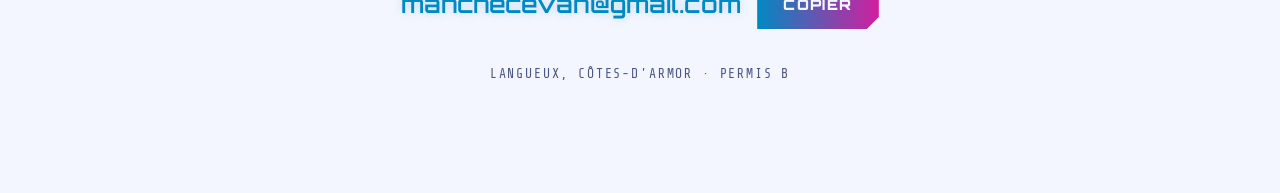
==== commit 93b0ae8a: "thème bleu nuit" ====
--- a/index.html
+++ b/index.html
@@ -4,12 +4,12 @@
 <style>
 /* Layout : interface holographique sombre (look unique assumé). Une colonne de panneaux HUD posés sur un réseau de données animé plein écran ; le néon cyan porte l'info, le magenta les accents. */
 :root{
-  --bg:#05060F; --panel:#0B0F24; --text:#DCE6FF; --muted:#8C98C8; --line:#1E2750;
-  --cyan:#00F0FF; --mag:#FF2BD6; --violet:#7B5CFF; --lime:#B6FF3C;
+  --bg:#F3F6FF; --panel:#FFFFFF; --text:#141A3A; --muted:#4D5782; --line:#D3DBF3;
+  --cyan:#0089C2; --mag:#D21E9F; --violet:#5B3DF5; --lime:#2F8F00;
   --display:"Orbitron","Arial Black",sans-serif;
   --body:"Rajdhani","Segoe UI",system-ui,sans-serif;
   --mono:"Share Tech Mono",ui-monospace,Menlo,monospace;
-  color-scheme:dark;
+  color-scheme:light;
 }
 @property --a{syntax:"<angle>";inherits:false;initial-value:0deg}
 *{box-sizing:border-box}
@@ -18,9 +18,9 @@
 h1,h2,h3,p,ul,pre{margin:0}
 ul{padding:0;list-style:none}
 #fx{position:fixed;inset:0;width:100%;height:100%;z-index:0;pointer-events:none}
-#glow{position:fixed;left:0;top:0;width:520px;height:520px;margin:-260px;border-radius:50%;background:radial-gradient(circle,rgba(123,92,255,.22),transparent 65%);z-index:0;pointer-events:none;will-change:transform}
+#glow{position:fixed;left:0;top:0;width:520px;height:520px;margin:-260px;border-radius:50%;background:radial-gradient(circle,rgba(91,61,245,.14),transparent 65%);z-index:0;pointer-events:none;will-change:transform}
 #bar{position:fixed;left:0;top:env(safe-area-inset-top,0px);height:3px;width:100%;transform-origin:0 50%;transform:scaleX(0);background:linear-gradient(90deg,var(--cyan),var(--mag));box-shadow:0 0 12px var(--cyan);z-index:9}
-body::after{content:"";position:fixed;inset:0;pointer-events:none;z-index:8;background:repeating-linear-gradient(0deg,rgba(255,255,255,.035) 0 1px,transparent 1px 3px);mix-blend-mode:overlay}
+body::after{content:"";position:fixed;inset:0;pointer-events:none;z-index:8;background:repeating-linear-gradient(0deg,rgba(20,30,80,.025) 0 1px,transparent 1px 3px)}
 .sec{position:relative;z-index:1;padding:76px 20px}
 .in{max-width:1120px;margin:0 auto;display:flex;flex-direction:column;gap:36px}
 .mono{font:400 .82rem/1.4 var(--mono);letter-spacing:.14em;text-transform:uppercase}
@@ -33,15 +33,15 @@
 
 /* HERO */
 .hero{padding-block:64px 150px;overflow:hidden}
-.floor{position:absolute;left:-50%;right:-50%;bottom:-40px;height:330px;transform:perspective(420px) rotateX(64deg);transform-origin:50% 100%;background:linear-gradient(var(--cyan) 0 0) 0 0/100% 2px no-repeat,repeating-linear-gradient(90deg,rgba(0,240,255,.5) 0 1.5px,transparent 1.5px 64px),repeating-linear-gradient(0deg,rgba(255,43,214,.5) 0 1.5px,transparent 1.5px 64px);animation:floor 1.6s linear infinite;-webkit-mask-image:linear-gradient(transparent,#000 75%);mask-image:linear-gradient(transparent,#000 75%);opacity:.55}
+.floor{position:absolute;left:-50%;right:-50%;bottom:-40px;height:330px;transform:perspective(420px) rotateX(64deg);transform-origin:50% 100%;background:linear-gradient(var(--cyan) 0 0) 0 0/100% 2px no-repeat,repeating-linear-gradient(90deg,rgba(0,137,194,.5) 0 1.5px,transparent 1.5px 64px),repeating-linear-gradient(0deg,rgba(210,30,159,.5) 0 1.5px,transparent 1.5px 64px);animation:floor 1.6s linear infinite;-webkit-mask-image:linear-gradient(transparent,#000 75%);mask-image:linear-gradient(transparent,#000 75%);opacity:.55}
 @keyframes floor{to{background-position:0 0,0 0,0 64px}}
 .hero .in{display:grid;grid-template-columns:1fr 300px;gap:48px;align-items:center}
 .htxt{min-width:0;display:flex;flex-direction:column;gap:22px;align-items:flex-start}
-.status{display:inline-flex;gap:10px;align-items:center;color:var(--lime);border:1px solid var(--lime);padding:8px 14px;clip-path:polygon(10px 0,100% 0,100% calc(100% - 10px),calc(100% - 10px) 100%,0 100%,0 10px);background:rgba(182,255,60,.08)}
+.status{display:inline-flex;gap:10px;align-items:center;color:var(--lime);border:1px solid var(--lime);padding:8px 14px;clip-path:polygon(10px 0,100% 0,100% calc(100% - 10px),calc(100% - 10px) 100%,0 100%,0 10px);background:rgba(47,143,0,.08)}
 .status i{width:9px;height:9px;border-radius:50%;background:var(--lime);box-shadow:0 0 10px var(--lime);animation:pulse 1.4s ease-in-out infinite}
 @keyframes pulse{50%{transform:scale(1.9);opacity:.3}}
 h1{font:900 clamp(1.9rem,9.6vw,4.6rem)/1 var(--display);text-transform:uppercase;letter-spacing:.01em}
-.g{display:block;position:relative;text-shadow:0 0 24px rgba(0,240,255,.55)}
+.g{display:block;position:relative;text-shadow:0 0 18px rgba(0,137,194,.25)}
 .g+.g{color:var(--cyan)}
 .g::before,.g::after{content:attr(data-t);position:absolute;left:0;top:0;width:100%;pointer-events:none;text-shadow:none}
 .g::before{color:var(--mag);animation:gl1 3.4s steps(1) infinite}
@@ -56,23 +56,23 @@
 .r1{transform-origin:50% 50%;animation:rot 16s linear infinite}
 .r2{transform-origin:50% 50%;animation:rot 9s linear infinite reverse}
 @keyframes rot{to{transform:rotate(360deg)}}
-.face{position:relative;width:78%;aspect-ratio:1;border-radius:50%;overflow:hidden;box-shadow:0 0 0 2px var(--cyan),0 0 40px rgba(0,240,255,.6),inset 0 0 30px rgba(0,240,255,.5)}
+.face{position:relative;width:78%;aspect-ratio:1;border-radius:50%;overflow:hidden;box-shadow:0 0 0 2px var(--cyan),0 0 40px rgba(0,137,194,.6),inset 0 0 30px rgba(0,137,194,.5)}
 .face img{width:100%;height:100%;object-fit:cover;object-position:50% 22%;display:block}
-.face::before{content:"";position:absolute;inset:0;background:linear-gradient(160deg,rgba(0,240,255,.28),transparent 45%,rgba(255,43,214,.3));z-index:1}
-.face::after{content:"";position:absolute;left:0;right:0;height:26%;top:-30%;background:linear-gradient(transparent,rgba(0,240,255,.55),transparent);z-index:2;animation:scan 2.8s linear infinite}
+.face::before{content:"";position:absolute;inset:0;background:linear-gradient(160deg,rgba(0,137,194,.28),transparent 45%,rgba(210,30,159,.3));z-index:1}
+.face::after{content:"";position:absolute;left:0;right:0;height:26%;top:-30%;background:linear-gradient(transparent,rgba(0,137,194,.55),transparent);z-index:2;animation:scan 2.8s linear infinite}
 @keyframes scan{to{top:110%}}
 .idtag{position:absolute;bottom:-34px;left:50%;transform:translateX(-50%);white-space:nowrap;color:var(--cyan)}
 
 /* TICKER */
-.tick{position:relative;z-index:1;border-block:1px solid var(--cyan);background:rgba(0,240,255,.07);overflow:hidden;padding:13px 0;box-shadow:0 0 30px rgba(0,240,255,.25)}
+.tick{position:relative;z-index:1;border-block:1px solid var(--cyan);background:rgba(0,137,194,.07);overflow:hidden;padding:13px 0;box-shadow:0 0 30px rgba(0,137,194,.25)}
 .tick div{display:flex;gap:40px;width:max-content;animation:slide 24s linear infinite;font:600 1rem var(--display);text-transform:uppercase;letter-spacing:.12em;white-space:nowrap;color:var(--cyan)}
 .tick span::after{content:"//";margin-left:40px;color:var(--mag)}
 @keyframes slide{to{transform:translateX(-50%)}}
 
 /* PANELS */
-.pan{position:relative;border-radius:14px;padding:1.5px;background:conic-gradient(from var(--a),var(--line),var(--cyan),var(--line) 30%,var(--line) 50%,var(--mag),var(--line) 80%);animation:turn 5s linear infinite;transform-style:preserve-3d;transition:transform .15s ease-out}
+.pan{position:relative;border-radius:14px;padding:1.5px;background:conic-gradient(from var(--a),var(--line),var(--cyan),var(--line) 30%,var(--line) 50%,var(--mag),var(--line) 80%);animation:turn 5s linear infinite;box-shadow:0 12px 32px rgba(30,50,120,.10);transform-style:preserve-3d;transition:transform .15s ease-out}
 @keyframes turn{to{--a:360deg}}
-.pan>div{background:radial-gradient(420px circle at var(--mx,50%) var(--my,0%),rgba(0,240,255,.13),transparent 60%),var(--panel);border-radius:13px;padding:24px;height:100%;display:flex;flex-direction:column;gap:8px}
+.pan>div{background:radial-gradient(420px circle at var(--mx,50%) var(--my,0%),rgba(0,137,194,.13),transparent 60%),var(--panel);border-radius:13px;padding:24px;height:100%;display:flex;flex-direction:column;gap:8px}
 .pan p{color:var(--muted)}
 .two{display:grid;grid-template-columns:repeat(auto-fit,minmax(290px,1fr));gap:28px;align-items:start}
 .two>*{min-width:0}
@@ -82,7 +82,7 @@
 .cur{display:inline-block;width:.6em;height:1.05em;background:var(--cyan);vertical-align:-.18em;animation:blink 1s steps(2) infinite;box-shadow:0 0 8px var(--cyan)}
 @keyframes blink{50%{opacity:0}}
 .stats{display:grid;grid-template-columns:repeat(auto-fit,minmax(150px,1fr));gap:18px}
-.stat b{font:900 clamp(2.2rem,7vw,3.4rem)/1 var(--display);color:var(--cyan);text-shadow:0 0 22px rgba(0,240,255,.7);font-variant-numeric:tabular-nums}
+.stat b{font:900 clamp(2.2rem,7vw,3.4rem)/1 var(--display);color:var(--cyan);text-shadow:0 0 14px rgba(0,137,194,.3);font-variant-numeric:tabular-nums}
 
 /* TIMELINE */
 .tl{position:relative;display:flex;flex-direction:column;gap:22px;padding-left:44px}
@@ -96,7 +96,7 @@
 
 /* SKILLS */
 .chips{display:flex;flex-wrap:wrap;gap:10px}
-.chips li{position:relative;overflow:hidden;border:1px solid var(--c,var(--cyan));color:var(--c,var(--cyan));padding:7px 14px;font-weight:700;letter-spacing:.04em;clip-path:polygon(9px 0,100% 0,100% calc(100% - 9px),calc(100% - 9px) 100%,0 100%,0 9px);background:rgba(255,255,255,.03);animation:bob 4s ease-in-out infinite;animation-delay:calc(var(--i)*-.55s);transition:background .2s,color .2s}
+.chips li{position:relative;overflow:hidden;border:1px solid var(--c,var(--cyan));color:var(--c,var(--cyan));padding:7px 14px;font-weight:700;letter-spacing:.04em;clip-path:polygon(9px 0,100% 0,100% calc(100% - 9px),calc(100% - 9px) 100%,0 100%,0 9px);background:rgba(255,255,255,.75);animation:bob 4s ease-in-out infinite;animation-delay:calc(var(--i)*-.55s);transition:background .2s,color .2s}
 .chips li::after{content:"";position:absolute;top:0;bottom:0;left:-60%;width:40%;background:linear-gradient(100deg,transparent,rgba(255,255,255,.45),transparent);animation:shine 3.6s ease-in-out infinite;animation-delay:calc(var(--i)*.35s)}
 .chips li:hover{background:var(--c,var(--cyan));color:var(--bg)}
 @keyframes bob{50%{transform:translateY(-5px)}}
@@ -119,7 +119,7 @@
 .contact .in{align-items:center}
 .contact h2{align-items:center;font-size:clamp(1.7rem,7vw,4rem)}
 .mail{display:flex;flex-wrap:wrap;gap:16px;align-items:center;justify-content:center}
-.mail span{font:600 clamp(.9rem,4vw,1.5rem) var(--display);overflow-wrap:anywhere;user-select:all;color:var(--cyan);text-shadow:0 0 16px rgba(0,240,255,.6)}
+.mail span{font:600 clamp(.9rem,4vw,1.5rem) var(--display);overflow-wrap:anywhere;user-select:all;color:var(--cyan);text-shadow:0 0 10px rgba(0,137,194,.25)}
 button{font:900 .9rem var(--display);letter-spacing:.1em;text-transform:uppercase;color:var(--bg);background:linear-gradient(90deg,var(--cyan),var(--mag),var(--cyan));background-size:200% 100%;border:0;padding:16px 26px;cursor:pointer;clip-path:polygon(12px 0,100% 0,100% calc(100% - 12px),calc(100% - 12px) 100%,0 100%,0 12px);animation:flow 3s linear infinite,throb 2s ease-in-out infinite;transition:transform .15s}
 button:hover{transform:scale(1.07)}
 button:focus-visible{outline:3px solid var(--lime);outline-offset:4px}
@@ -148,8 +148,8 @@
     </div>
     <div class="holo">
       <svg viewBox="0 0 200 200" aria-hidden="true" fill="none">
-        <g class="r1"><circle cx="100" cy="100" r="96" stroke="#00F0FF" stroke-width="1.5" stroke-dasharray="4 10"/><circle cx="100" cy="4" r="4" fill="#00F0FF"/><circle cx="100" cy="196" r="3" fill="#FF2BD6"/></g>
-        <g class="r2"><circle cx="100" cy="100" r="88" stroke="#FF2BD6" stroke-width="2.5" stroke-dasharray="70 40 12 40"/><circle cx="188" cy="100" r="4" fill="#B6FF3C"/></g>
+        <g class="r1"><circle cx="100" cy="100" r="96" stroke="#0089C2" stroke-width="1.5" stroke-dasharray="4 10"/><circle cx="100" cy="4" r="4" fill="#0089C2"/><circle cx="100" cy="196" r="3" fill="#D21E9F"/></g>
+        <g class="r2"><circle cx="100" cy="100" r="88" stroke="#D21E9F" stroke-width="2.5" stroke-dasharray="70 40 12 40"/><circle cx="188" cy="100" r="4" fill="#2F8F00"/></g>
       </svg>
       <div class="face"><img src="[data-uri]" alt="Portrait d'Evan Le Manchec"></div>
       <span class="mono idtag">ID : EVAN.LM · en ligne</span>
@@ -213,11 +213,11 @@
   <h2><small>modules.cfg</small><span>Mes <em>compétences</em></span></h2>
   <div class="two">
     <div class="pan" data-rv data-tilt><div><h3>Systèmes</h3><ul class="chips"><li>Windows Server</li><li>Active Directory</li><li>GPO</li><li>Linux</li><li>Docker</li></ul></div></div>
-    <div class="pan" data-rv data-tilt><div><h3>Réseau</h3><ul class="chips" style="--c:#A994FF"><li>Adressage IP</li><li>DHCP</li><li>DNS</li><li>VLAN et switchs</li><li>Routage</li><li>Pare-feu</li></ul></div></div>
+    <div class="pan" data-rv data-tilt><div><h3>Réseau</h3><ul class="chips" style="--c:#6A4BEF"><li>Adressage IP</li><li>DHCP</li><li>DNS</li><li>VLAN et switchs</li><li>Routage</li><li>Pare-feu</li></ul></div></div>
     <div class="pan" data-rv data-tilt><div><h3>Support et supervision</h3><ul class="chips" style="--c:var(--lime)"><li>GLPI</li><li>Tickets et inventaire</li><li>Zabbix</li><li>Grafana</li><li>Support utilisateur</li></ul></div></div>
     <div class="pan" data-rv data-tilt><div><h3>Relation et organisation</h3><ul class="chips" style="--c:var(--mag)"><li>Accueil et conseil</li><li>Écoute active</li><li>Gestion de planning</li><li>Respect des délais</li></ul></div></div>
     <div class="pan" data-rv data-tilt><div><h3>Qualités</h3><ul class="chips"><li>Esprit d'équipe</li><li>Autonomie</li><li>Ponctualité</li><li>Souriant</li></ul></div></div>
-    <div class="pan" data-rv data-tilt><div><h3>En dehors des cours</h3><ul class="chips" style="--c:#A994FF"><li>Création de contenus</li><li>Pack Office</li><li>Canva</li><li>Voyages et sorties</li><li>Sport</li></ul></div></div>
+    <div class="pan" data-rv data-tilt><div><h3>En dehors des cours</h3><ul class="chips" style="--c:#6A4BEF"><li>Création de contenus</li><li>Pack Office</li><li>Canva</li><li>Voyages et sorties</li><li>Sport</li></ul></div></div>
   </div>
   <div class="pan" data-rv><div style="gap:16px">
     <h3>Langues</h3>
@@ -250,12 +250,12 @@
   var n=Math.round(Math.min(85,W*H/15000));N=[];P=[];for(var i=0;i<n;i++)N.push({x:Math.random()*W,y:Math.random()*H,vx:(Math.random()-.5)*.5,vy:(Math.random()-.5)*.5,t:Math.random()*6});}
 function draw(now){x.clearRect(0,0,W,H);var links=[];
   for(var i=0;i<N.length;i++){var a=N[i];a.x+=a.vx;a.y+=a.vy;if(a.x<0||a.x>W)a.vx*=-1;if(a.y<0||a.y>H)a.vy*=-1;
-    for(var j=i+1;j<N.length;j++){var b=N[j],d=Math.hypot(a.x-b.x,a.y-b.y);if(d<140){links.push([a,b]);x.strokeStyle='rgba(0,240,255,'+(.2*(1-d/140))+')';x.lineWidth=1;x.beginPath();x.moveTo(a.x,a.y);x.lineTo(b.x,b.y);x.stroke();}}
-    var dm=Math.hypot(a.x-M.x,a.y-M.y);if(dm<190){x.strokeStyle='rgba(255,43,214,'+(.75*(1-dm/190))+')';x.lineWidth=1.4;x.beginPath();x.moveTo(a.x,a.y);x.lineTo(M.x,M.y);x.stroke();}
-    var tw=.45+.4*Math.sin((now||0)/600+a.t);x.fillStyle='rgba(160,220,255,'+tw+')';x.beginPath();x.arc(a.x,a.y,2,0,6.3);x.fill();}
+    for(var j=i+1;j<N.length;j++){var b=N[j],d=Math.hypot(a.x-b.x,a.y-b.y);if(d<140){links.push([a,b]);x.strokeStyle='rgba(0,137,194,'+(.2*(1-d/140))+')';x.lineWidth=1;x.beginPath();x.moveTo(a.x,a.y);x.lineTo(b.x,b.y);x.stroke();}}
+    var dm=Math.hypot(a.x-M.x,a.y-M.y);if(dm<190){x.strokeStyle='rgba(210,30,159,'+(.75*(1-dm/190))+')';x.lineWidth=1.4;x.beginPath();x.moveTo(a.x,a.y);x.lineTo(M.x,M.y);x.stroke();}
+    var tw=.45+.4*Math.sin((now||0)/600+a.t);x.fillStyle='rgba(0,110,170,'+tw+')';x.beginPath();x.arc(a.x,a.y,2,0,6.3);x.fill();}
   if(links.length&&P.length<14&&Math.random()<.12){var l=links[Math.random()*links.length|0];P.push({a:l[0],b:l[1],t:0});}
   for(var k=P.length-1;k>=0;k--){var p=P[k];p.t+=.025;if(p.t>=1){P.splice(k,1);continue;}
-    var px=p.a.x+(p.b.x-p.a.x)*p.t,py=p.a.y+(p.b.y-p.a.y)*p.t;x.shadowColor='#B6FF3C';x.shadowBlur=12;x.fillStyle='#B6FF3C';x.beginPath();x.arc(px,py,2.6,0,6.3);x.fill();x.shadowBlur=0;}
+    var px=p.a.x+(p.b.x-p.a.x)*p.t,py=p.a.y+(p.b.y-p.a.y)*p.t;x.shadowColor='#2F8F00';x.shadowBlur=12;x.fillStyle='#2F8F00';x.beginPath();x.arc(px,py,2.6,0,6.3);x.fill();x.shadowBlur=0;}
   if(!still)requestAnimationFrame(draw);}
 addEventListener('resize',function(){size();if(still)draw(0);});size();draw(0);
 
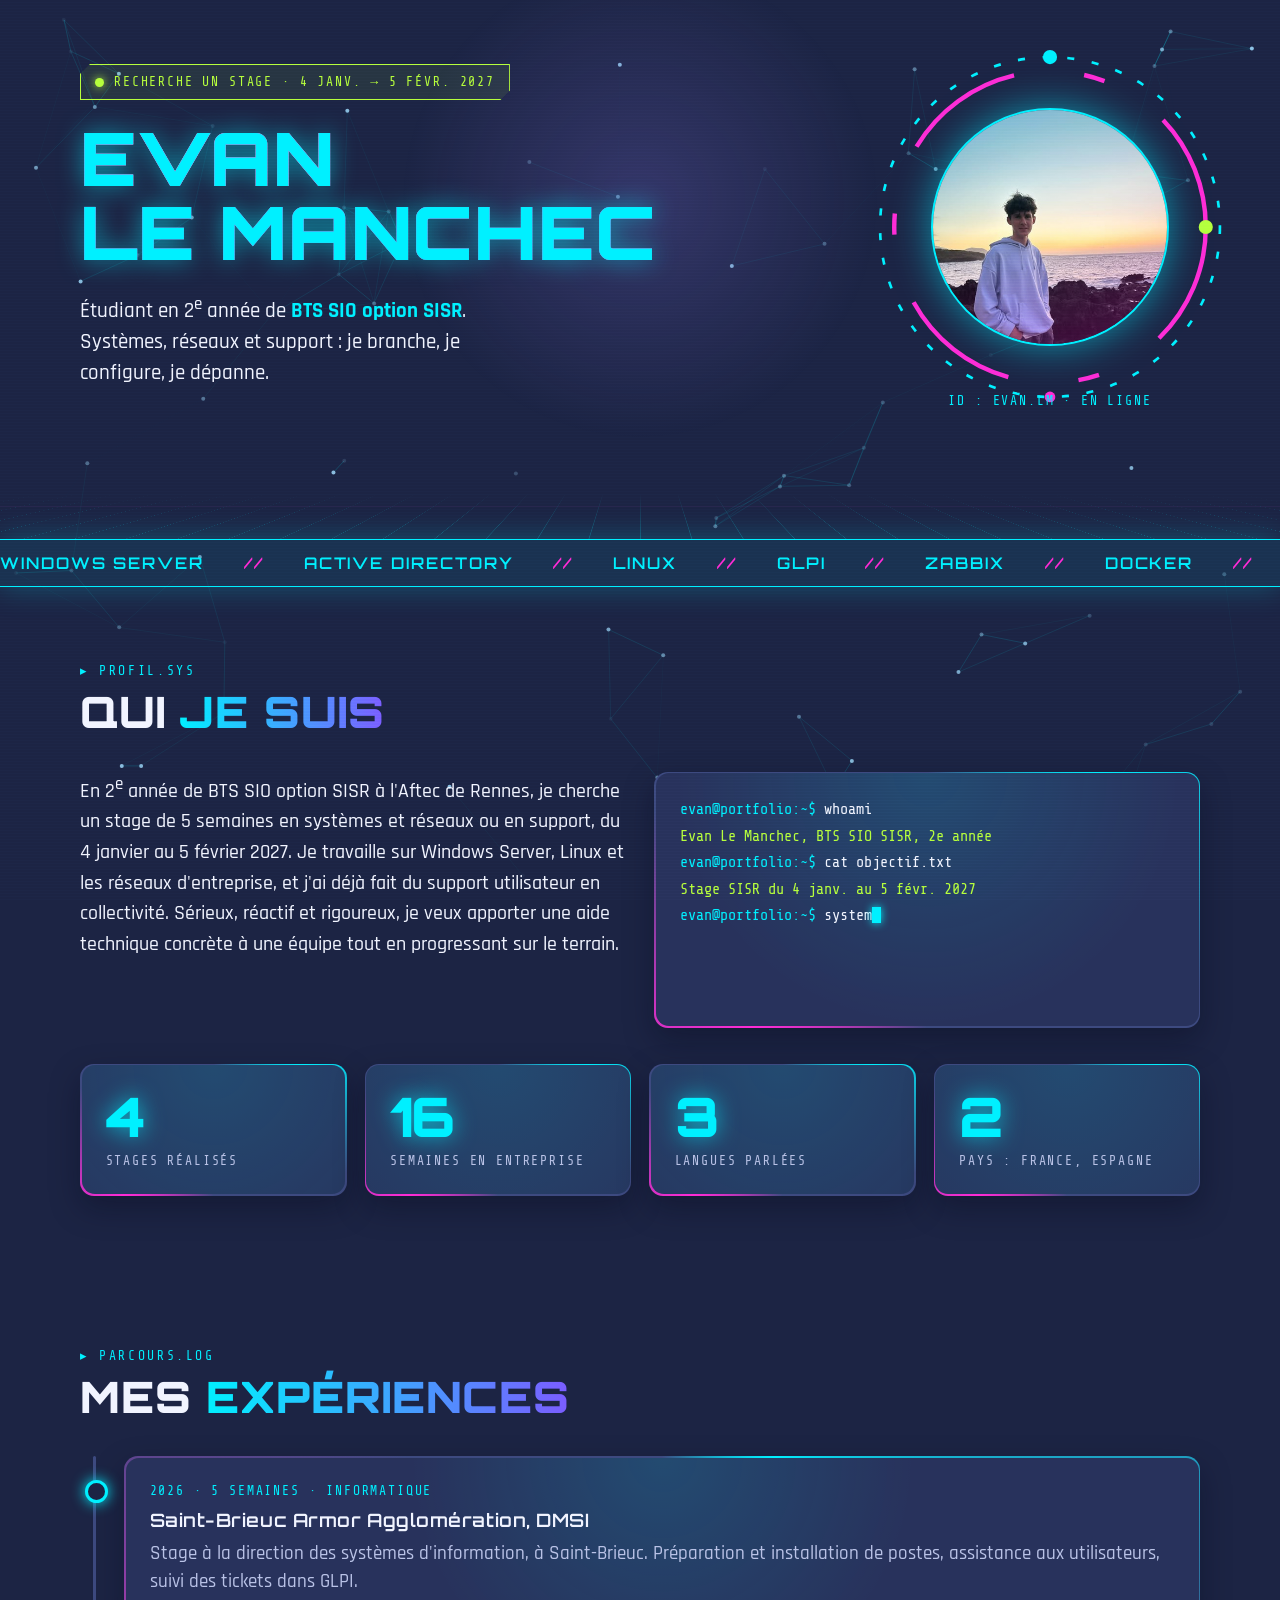
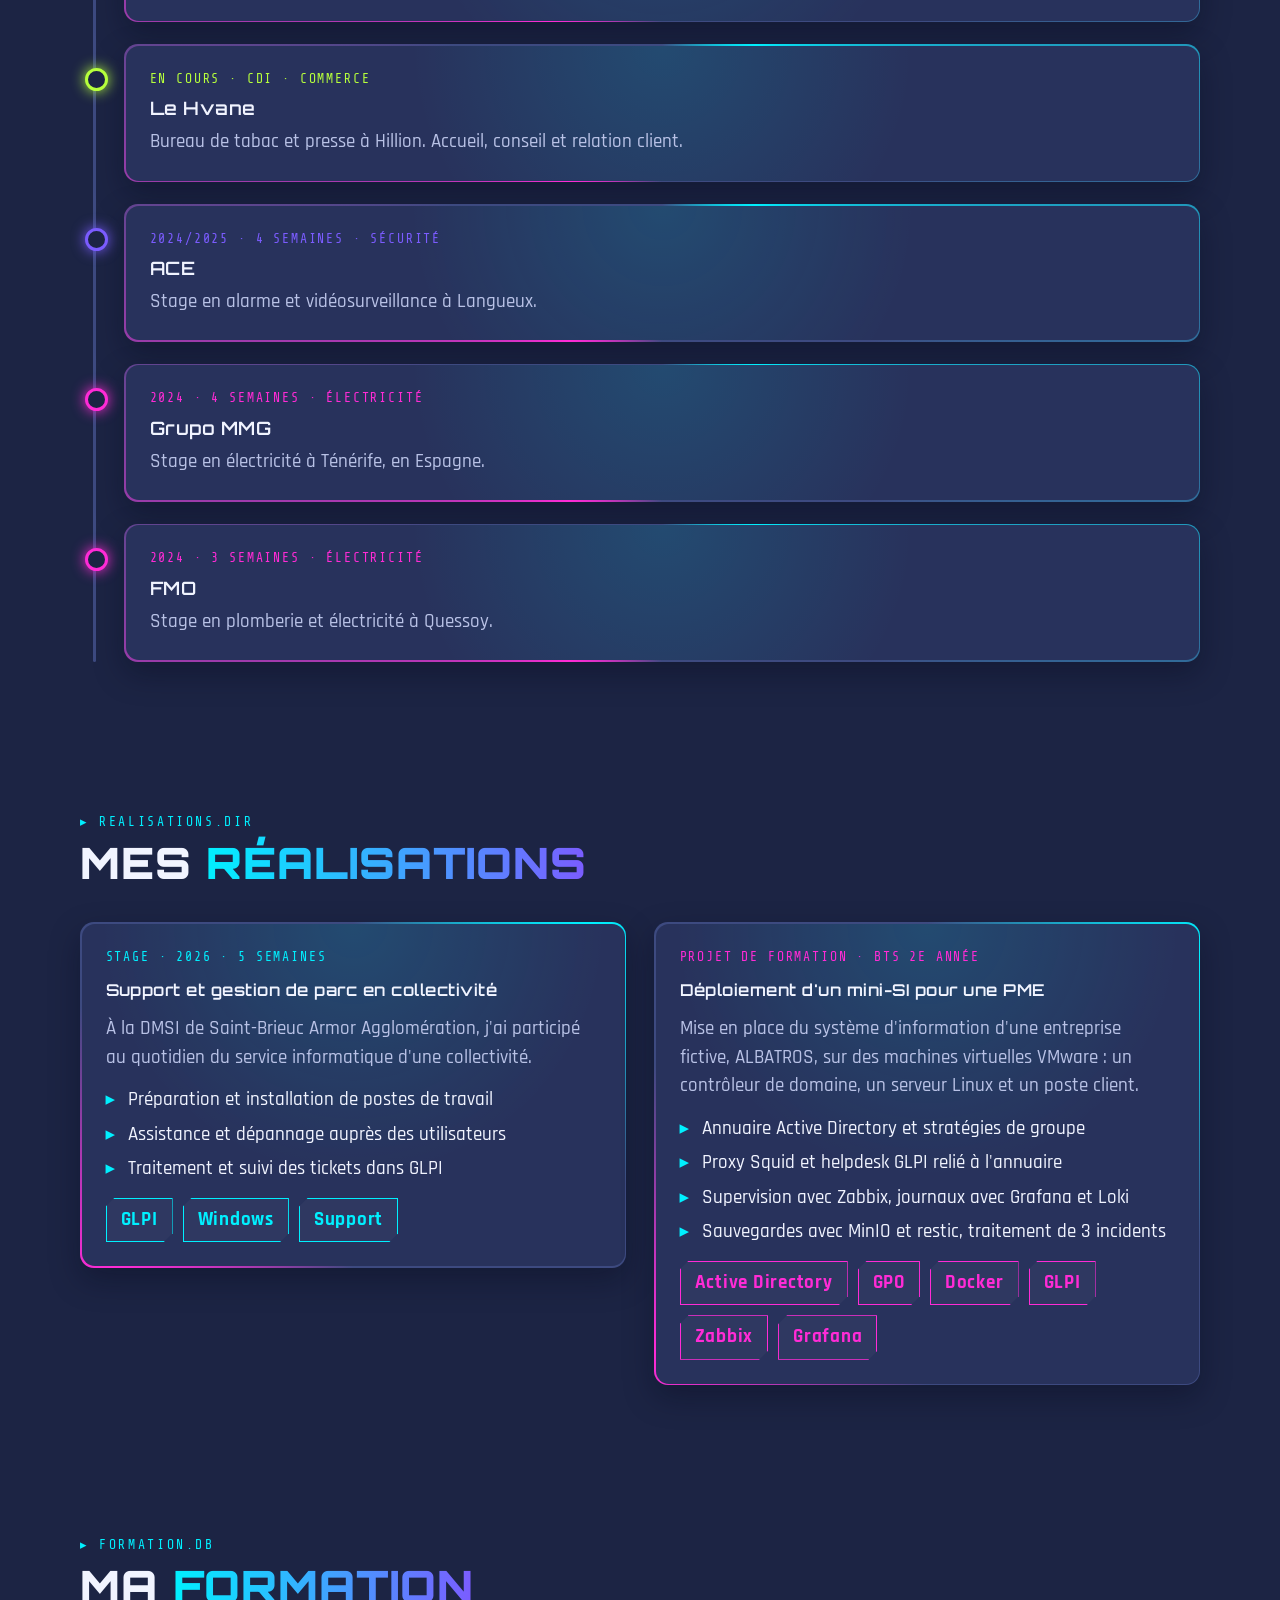
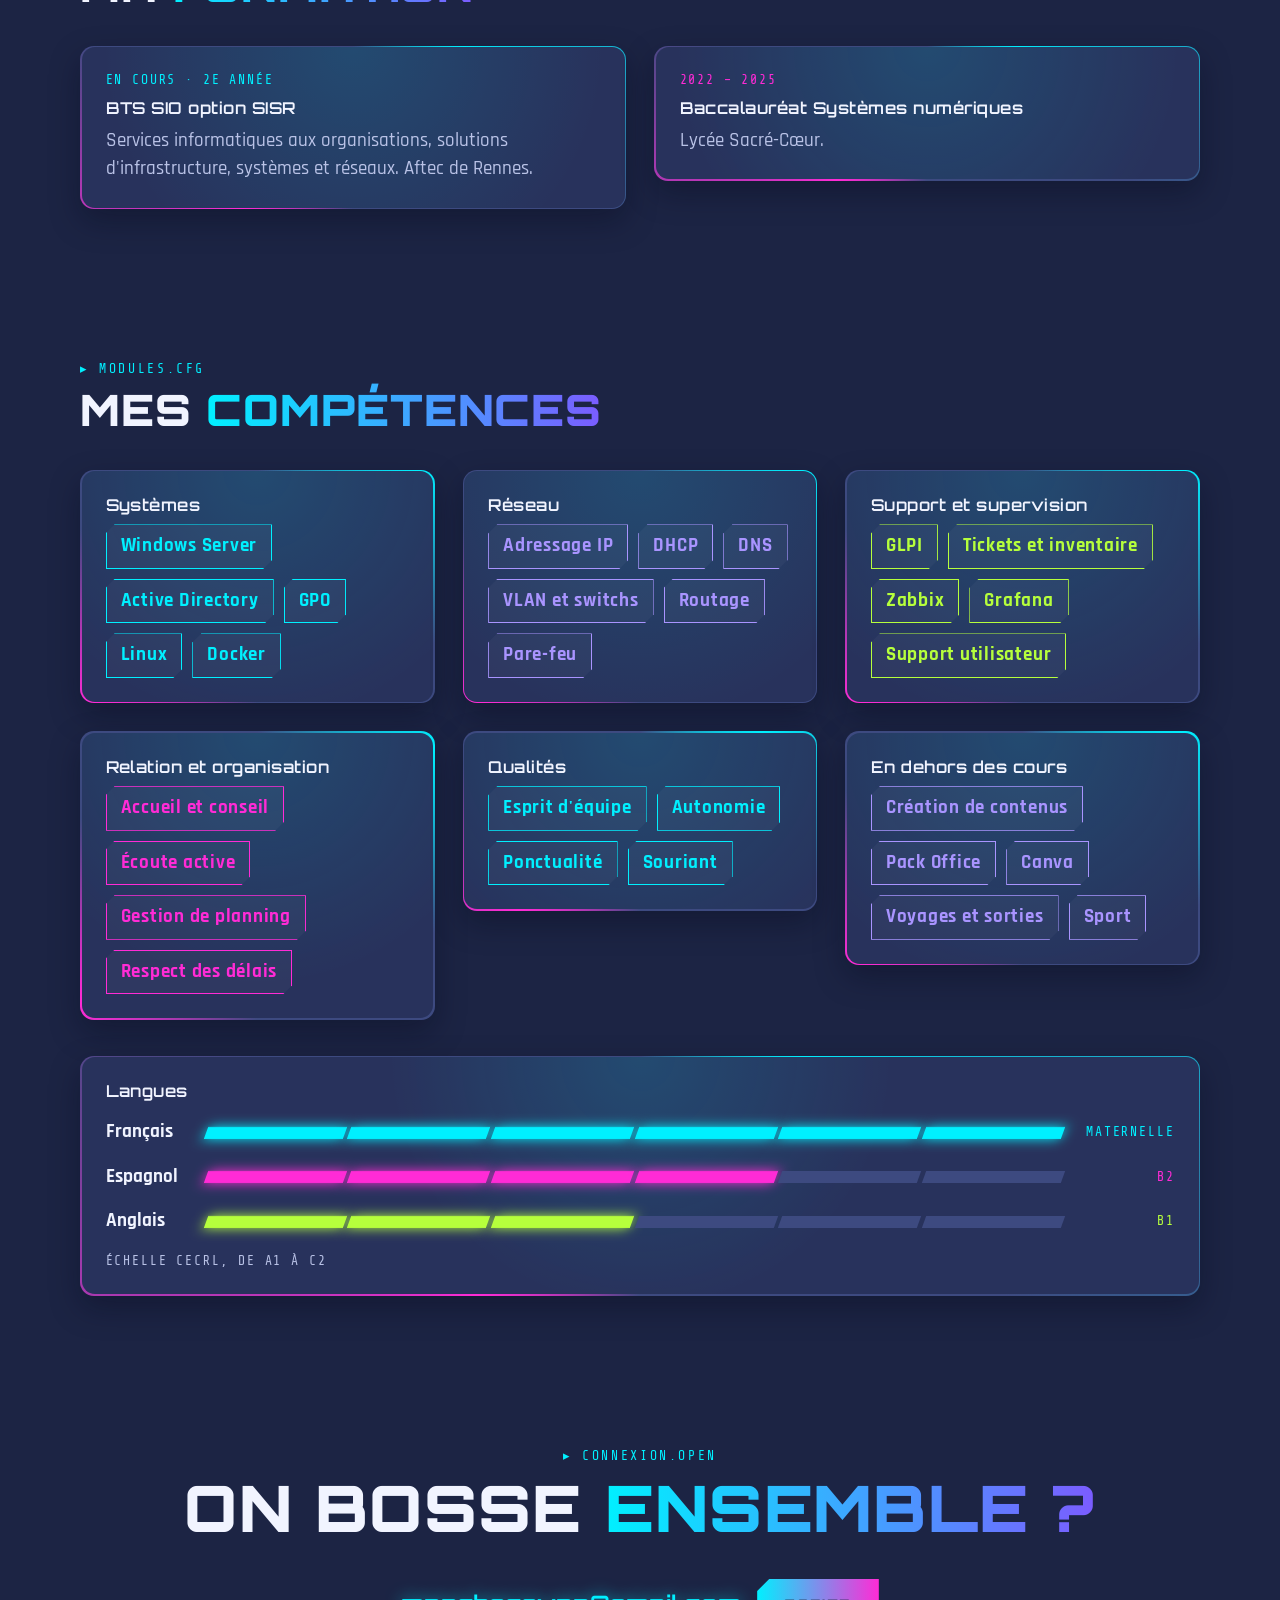
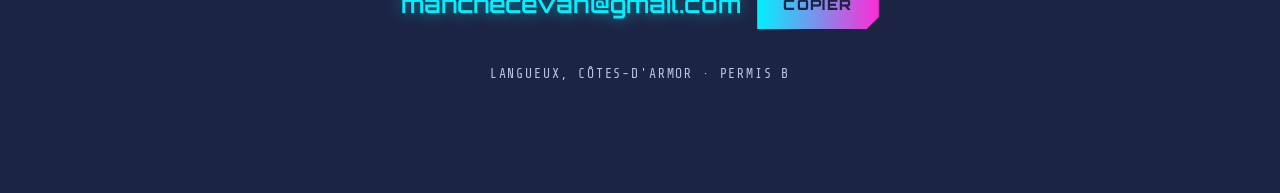
==== commit f4fc410a: "Thème bleu nuit" ====
--- a/index.html
+++ b/index.html
@@ -4,12 +4,12 @@
 <style>
 /* Layout : interface holographique sombre (look unique assumé). Une colonne de panneaux HUD posés sur un réseau de données animé plein écran ; le néon cyan porte l'info, le magenta les accents. */
 :root{
-  --bg:#F3F6FF; --panel:#FFFFFF; --text:#141A3A; --muted:#4D5782; --line:#D3DBF3;
-  --cyan:#0089C2; --mag:#D21E9F; --violet:#5B3DF5; --lime:#2F8F00;
+  --bg:#1C2444; --panel:#28325C; --text:#F1F4FF; --muted:#B9C2E6; --line:#3D4A80;
+  --cyan:#00F0FF; --mag:#FF2BD6; --violet:#7B5CFF; --lime:#B6FF3C;
   --display:"Orbitron","Arial Black",sans-serif;
   --body:"Rajdhani","Segoe UI",system-ui,sans-serif;
   --mono:"Share Tech Mono",ui-monospace,Menlo,monospace;
-  color-scheme:light;
+  color-scheme:dark;
 }
 @property --a{syntax:"<angle>";inherits:false;initial-value:0deg}
 *{box-sizing:border-box}
@@ -18,9 +18,9 @@
 h1,h2,h3,p,ul,pre{margin:0}
 ul{padding:0;list-style:none}
 #fx{position:fixed;inset:0;width:100%;height:100%;z-index:0;pointer-events:none}
-#glow{position:fixed;left:0;top:0;width:520px;height:520px;margin:-260px;border-radius:50%;background:radial-gradient(circle,rgba(91,61,245,.14),transparent 65%);z-index:0;pointer-events:none;will-change:transform}
+#glow{position:fixed;left:0;top:0;width:520px;height:520px;margin:-260px;border-radius:50%;background:radial-gradient(circle,rgba(150,130,255,.20),transparent 65%);z-index:0;pointer-events:none;will-change:transform}
 #bar{position:fixed;left:0;top:env(safe-area-inset-top,0px);height:3px;width:100%;transform-origin:0 50%;transform:scaleX(0);background:linear-gradient(90deg,var(--cyan),var(--mag));box-shadow:0 0 12px var(--cyan);z-index:9}
-body::after{content:"";position:fixed;inset:0;pointer-events:none;z-index:8;background:repeating-linear-gradient(0deg,rgba(20,30,80,.025) 0 1px,transparent 1px 3px)}
+body::after{content:"";position:fixed;inset:0;pointer-events:none;z-index:8;background:repeating-linear-gradient(0deg,rgba(255,255,255,.035) 0 1px,transparent 1px 3px);mix-blend-mode:overlay}
 .sec{position:relative;z-index:1;padding:76px 20px}
 .in{max-width:1120px;margin:0 auto;display:flex;flex-direction:column;gap:36px}
 .mono{font:400 .82rem/1.4 var(--mono);letter-spacing:.14em;text-transform:uppercase}
@@ -33,15 +33,15 @@
 
 /* HERO */
 .hero{padding-block:64px 150px;overflow:hidden}
-.floor{position:absolute;left:-50%;right:-50%;bottom:-40px;height:330px;transform:perspective(420px) rotateX(64deg);transform-origin:50% 100%;background:linear-gradient(var(--cyan) 0 0) 0 0/100% 2px no-repeat,repeating-linear-gradient(90deg,rgba(0,137,194,.5) 0 1.5px,transparent 1.5px 64px),repeating-linear-gradient(0deg,rgba(210,30,159,.5) 0 1.5px,transparent 1.5px 64px);animation:floor 1.6s linear infinite;-webkit-mask-image:linear-gradient(transparent,#000 75%);mask-image:linear-gradient(transparent,#000 75%);opacity:.55}
+.floor{position:absolute;left:-50%;right:-50%;bottom:-40px;height:330px;transform:perspective(420px) rotateX(64deg);transform-origin:50% 100%;background:linear-gradient(var(--cyan) 0 0) 0 0/100% 2px no-repeat,repeating-linear-gradient(90deg,rgba(0,240,255,.5) 0 1.5px,transparent 1.5px 64px),repeating-linear-gradient(0deg,rgba(255,43,214,.5) 0 1.5px,transparent 1.5px 64px);animation:floor 1.6s linear infinite;-webkit-mask-image:linear-gradient(transparent,#000 75%);mask-image:linear-gradient(transparent,#000 75%);opacity:.55}
 @keyframes floor{to{background-position:0 0,0 0,0 64px}}
 .hero .in{display:grid;grid-template-columns:1fr 300px;gap:48px;align-items:center}
 .htxt{min-width:0;display:flex;flex-direction:column;gap:22px;align-items:flex-start}
-.status{display:inline-flex;gap:10px;align-items:center;color:var(--lime);border:1px solid var(--lime);padding:8px 14px;clip-path:polygon(10px 0,100% 0,100% calc(100% - 10px),calc(100% - 10px) 100%,0 100%,0 10px);background:rgba(47,143,0,.08)}
+.status{display:inline-flex;gap:10px;align-items:center;color:var(--lime);border:1px solid var(--lime);padding:8px 14px;clip-path:polygon(10px 0,100% 0,100% calc(100% - 10px),calc(100% - 10px) 100%,0 100%,0 10px);background:rgba(182,255,60,.08)}
 .status i{width:9px;height:9px;border-radius:50%;background:var(--lime);box-shadow:0 0 10px var(--lime);animation:pulse 1.4s ease-in-out infinite}
 @keyframes pulse{50%{transform:scale(1.9);opacity:.3}}
 h1{font:900 clamp(1.9rem,9.6vw,4.6rem)/1 var(--display);text-transform:uppercase;letter-spacing:.01em}
-.g{display:block;position:relative;text-shadow:0 0 18px rgba(0,137,194,.25)}
+.g{display:block;position:relative;text-shadow:0 0 24px rgba(0,240,255,.55)}
 .g+.g{color:var(--cyan)}
 .g::before,.g::after{content:attr(data-t);position:absolute;left:0;top:0;width:100%;pointer-events:none;text-shadow:none}
 .g::before{color:var(--mag);animation:gl1 3.4s steps(1) infinite}
@@ -56,23 +56,23 @@
 .r1{transform-origin:50% 50%;animation:rot 16s linear infinite}
 .r2{transform-origin:50% 50%;animation:rot 9s linear infinite reverse}
 @keyframes rot{to{transform:rotate(360deg)}}
-.face{position:relative;width:78%;aspect-ratio:1;border-radius:50%;overflow:hidden;box-shadow:0 0 0 2px var(--cyan),0 0 40px rgba(0,137,194,.6),inset 0 0 30px rgba(0,137,194,.5)}
+.face{position:relative;width:78%;aspect-ratio:1;border-radius:50%;overflow:hidden;box-shadow:0 0 0 2px var(--cyan),0 0 40px rgba(0,240,255,.6),inset 0 0 30px rgba(0,240,255,.5)}
 .face img{width:100%;height:100%;object-fit:cover;object-position:50% 22%;display:block}
-.face::before{content:"";position:absolute;inset:0;background:linear-gradient(160deg,rgba(0,137,194,.28),transparent 45%,rgba(210,30,159,.3));z-index:1}
-.face::after{content:"";position:absolute;left:0;right:0;height:26%;top:-30%;background:linear-gradient(transparent,rgba(0,137,194,.55),transparent);z-index:2;animation:scan 2.8s linear infinite}
+.face::before{content:"";position:absolute;inset:0;background:linear-gradient(160deg,rgba(0,240,255,.28),transparent 45%,rgba(255,43,214,.3));z-index:1}
+.face::after{content:"";position:absolute;left:0;right:0;height:26%;top:-30%;background:linear-gradient(transparent,rgba(0,240,255,.55),transparent);z-index:2;animation:scan 2.8s linear infinite}
 @keyframes scan{to{top:110%}}
 .idtag{position:absolute;bottom:-34px;left:50%;transform:translateX(-50%);white-space:nowrap;color:var(--cyan)}
 
 /* TICKER */
-.tick{position:relative;z-index:1;border-block:1px solid var(--cyan);background:rgba(0,137,194,.07);overflow:hidden;padding:13px 0;box-shadow:0 0 30px rgba(0,137,194,.25)}
+.tick{position:relative;z-index:1;border-block:1px solid var(--cyan);background:rgba(0,240,255,.07);overflow:hidden;padding:13px 0;box-shadow:0 0 30px rgba(0,240,255,.25)}
 .tick div{display:flex;gap:40px;width:max-content;animation:slide 24s linear infinite;font:600 1rem var(--display);text-transform:uppercase;letter-spacing:.12em;white-space:nowrap;color:var(--cyan)}
 .tick span::after{content:"//";margin-left:40px;color:var(--mag)}
 @keyframes slide{to{transform:translateX(-50%)}}
 
 /* PANELS */
-.pan{position:relative;border-radius:14px;padding:1.5px;background:conic-gradient(from var(--a),var(--line),var(--cyan),var(--line) 30%,var(--line) 50%,var(--mag),var(--line) 80%);animation:turn 5s linear infinite;box-shadow:0 12px 32px rgba(30,50,120,.10);transform-style:preserve-3d;transition:transform .15s ease-out}
+.pan{position:relative;border-radius:14px;padding:1.5px;background:conic-gradient(from var(--a),var(--line),var(--cyan),var(--line) 30%,var(--line) 50%,var(--mag),var(--line) 80%);animation:turn 5s linear infinite;box-shadow:0 12px 30px rgba(5,8,25,.35);transform-style:preserve-3d;transition:transform .15s ease-out}
 @keyframes turn{to{--a:360deg}}
-.pan>div{background:radial-gradient(420px circle at var(--mx,50%) var(--my,0%),rgba(0,137,194,.13),transparent 60%),var(--panel);border-radius:13px;padding:24px;height:100%;display:flex;flex-direction:column;gap:8px}
+.pan>div{background:radial-gradient(420px circle at var(--mx,50%) var(--my,0%),rgba(0,240,255,.13),transparent 60%),var(--panel);border-radius:13px;padding:24px;height:100%;display:flex;flex-direction:column;gap:8px}
 .pan p{color:var(--muted)}
 .two{display:grid;grid-template-columns:repeat(auto-fit,minmax(290px,1fr));gap:28px;align-items:start}
 .two>*{min-width:0}
@@ -82,7 +82,7 @@
 .cur{display:inline-block;width:.6em;height:1.05em;background:var(--cyan);vertical-align:-.18em;animation:blink 1s steps(2) infinite;box-shadow:0 0 8px var(--cyan)}
 @keyframes blink{50%{opacity:0}}
 .stats{display:grid;grid-template-columns:repeat(auto-fit,minmax(150px,1fr));gap:18px}
-.stat b{font:900 clamp(2.2rem,7vw,3.4rem)/1 var(--display);color:var(--cyan);text-shadow:0 0 14px rgba(0,137,194,.3);font-variant-numeric:tabular-nums}
+.stat b{font:900 clamp(2.2rem,7vw,3.4rem)/1 var(--display);color:var(--cyan);text-shadow:0 0 22px rgba(0,240,255,.7);font-variant-numeric:tabular-nums}
 
 /* TIMELINE */
 .tl{position:relative;display:flex;flex-direction:column;gap:22px;padding-left:44px}
@@ -96,7 +96,7 @@
 
 /* SKILLS */
 .chips{display:flex;flex-wrap:wrap;gap:10px}
-.chips li{position:relative;overflow:hidden;border:1px solid var(--c,var(--cyan));color:var(--c,var(--cyan));padding:7px 14px;font-weight:700;letter-spacing:.04em;clip-path:polygon(9px 0,100% 0,100% calc(100% - 9px),calc(100% - 9px) 100%,0 100%,0 9px);background:rgba(255,255,255,.75);animation:bob 4s ease-in-out infinite;animation-delay:calc(var(--i)*-.55s);transition:background .2s,color .2s}
+.chips li{position:relative;overflow:hidden;border:1px solid var(--c,var(--cyan));color:var(--c,var(--cyan));padding:7px 14px;font-weight:700;letter-spacing:.04em;clip-path:polygon(9px 0,100% 0,100% calc(100% - 9px),calc(100% - 9px) 100%,0 100%,0 9px);background:rgba(255,255,255,.03);animation:bob 4s ease-in-out infinite;animation-delay:calc(var(--i)*-.55s);transition:background .2s,color .2s}
 .chips li::after{content:"";position:absolute;top:0;bottom:0;left:-60%;width:40%;background:linear-gradient(100deg,transparent,rgba(255,255,255,.45),transparent);animation:shine 3.6s ease-in-out infinite;animation-delay:calc(var(--i)*.35s)}
 .chips li:hover{background:var(--c,var(--cyan));color:var(--bg)}
 @keyframes bob{50%{transform:translateY(-5px)}}
@@ -119,7 +119,7 @@
 .contact .in{align-items:center}
 .contact h2{align-items:center;font-size:clamp(1.7rem,7vw,4rem)}
 .mail{display:flex;flex-wrap:wrap;gap:16px;align-items:center;justify-content:center}
-.mail span{font:600 clamp(.9rem,4vw,1.5rem) var(--display);overflow-wrap:anywhere;user-select:all;color:var(--cyan);text-shadow:0 0 10px rgba(0,137,194,.25)}
+.mail span{font:600 clamp(.9rem,4vw,1.5rem) var(--display);overflow-wrap:anywhere;user-select:all;color:var(--cyan);text-shadow:0 0 16px rgba(0,240,255,.6)}
 button{font:900 .9rem var(--display);letter-spacing:.1em;text-transform:uppercase;color:var(--bg);background:linear-gradient(90deg,var(--cyan),var(--mag),var(--cyan));background-size:200% 100%;border:0;padding:16px 26px;cursor:pointer;clip-path:polygon(12px 0,100% 0,100% calc(100% - 12px),calc(100% - 12px) 100%,0 100%,0 12px);animation:flow 3s linear infinite,throb 2s ease-in-out infinite;transition:transform .15s}
 button:hover{transform:scale(1.07)}
 button:focus-visible{outline:3px solid var(--lime);outline-offset:4px}
@@ -148,8 +148,8 @@
     </div>
     <div class="holo">
       <svg viewBox="0 0 200 200" aria-hidden="true" fill="none">
-        <g class="r1"><circle cx="100" cy="100" r="96" stroke="#0089C2" stroke-width="1.5" stroke-dasharray="4 10"/><circle cx="100" cy="4" r="4" fill="#0089C2"/><circle cx="100" cy="196" r="3" fill="#D21E9F"/></g>
-        <g class="r2"><circle cx="100" cy="100" r="88" stroke="#D21E9F" stroke-width="2.5" stroke-dasharray="70 40 12 40"/><circle cx="188" cy="100" r="4" fill="#2F8F00"/></g>
+        <g class="r1"><circle cx="100" cy="100" r="96" stroke="#00F0FF" stroke-width="1.5" stroke-dasharray="4 10"/><circle cx="100" cy="4" r="4" fill="#00F0FF"/><circle cx="100" cy="196" r="3" fill="#FF2BD6"/></g>
+        <g class="r2"><circle cx="100" cy="100" r="88" stroke="#FF2BD6" stroke-width="2.5" stroke-dasharray="70 40 12 40"/><circle cx="188" cy="100" r="4" fill="#B6FF3C"/></g>
       </svg>
       <div class="face"><img src="[data-uri]" alt="Portrait d'Evan Le Manchec"></div>
       <span class="mono idtag">ID : EVAN.LM · en ligne</span>
@@ -213,11 +213,11 @@
   <h2><small>modules.cfg</small><span>Mes <em>compétences</em></span></h2>
   <div class="two">
     <div class="pan" data-rv data-tilt><div><h3>Systèmes</h3><ul class="chips"><li>Windows Server</li><li>Active Directory</li><li>GPO</li><li>Linux</li><li>Docker</li></ul></div></div>
-    <div class="pan" data-rv data-tilt><div><h3>Réseau</h3><ul class="chips" style="--c:#6A4BEF"><li>Adressage IP</li><li>DHCP</li><li>DNS</li><li>VLAN et switchs</li><li>Routage</li><li>Pare-feu</li></ul></div></div>
+    <div class="pan" data-rv data-tilt><div><h3>Réseau</h3><ul class="chips" style="--c:#A994FF"><li>Adressage IP</li><li>DHCP</li><li>DNS</li><li>VLAN et switchs</li><li>Routage</li><li>Pare-feu</li></ul></div></div>
     <div class="pan" data-rv data-tilt><div><h3>Support et supervision</h3><ul class="chips" style="--c:var(--lime)"><li>GLPI</li><li>Tickets et inventaire</li><li>Zabbix</li><li>Grafana</li><li>Support utilisateur</li></ul></div></div>
     <div class="pan" data-rv data-tilt><div><h3>Relation et organisation</h3><ul class="chips" style="--c:var(--mag)"><li>Accueil et conseil</li><li>Écoute active</li><li>Gestion de planning</li><li>Respect des délais</li></ul></div></div>
     <div class="pan" data-rv data-tilt><div><h3>Qualités</h3><ul class="chips"><li>Esprit d'équipe</li><li>Autonomie</li><li>Ponctualité</li><li>Souriant</li></ul></div></div>
-    <div class="pan" data-rv data-tilt><div><h3>En dehors des cours</h3><ul class="chips" style="--c:#6A4BEF"><li>Création de contenus</li><li>Pack Office</li><li>Canva</li><li>Voyages et sorties</li><li>Sport</li></ul></div></div>
+    <div class="pan" data-rv data-tilt><div><h3>En dehors des cours</h3><ul class="chips" style="--c:#A994FF"><li>Création de contenus</li><li>Pack Office</li><li>Canva</li><li>Voyages et sorties</li><li>Sport</li></ul></div></div>
   </div>
   <div class="pan" data-rv><div style="gap:16px">
     <h3>Langues</h3>
@@ -250,12 +250,12 @@
   var n=Math.round(Math.min(85,W*H/15000));N=[];P=[];for(var i=0;i<n;i++)N.push({x:Math.random()*W,y:Math.random()*H,vx:(Math.random()-.5)*.5,vy:(Math.random()-.5)*.5,t:Math.random()*6});}
 function draw(now){x.clearRect(0,0,W,H);var links=[];
   for(var i=0;i<N.length;i++){var a=N[i];a.x+=a.vx;a.y+=a.vy;if(a.x<0||a.x>W)a.vx*=-1;if(a.y<0||a.y>H)a.vy*=-1;
-    for(var j=i+1;j<N.length;j++){var b=N[j],d=Math.hypot(a.x-b.x,a.y-b.y);if(d<140){links.push([a,b]);x.strokeStyle='rgba(0,137,194,'+(.2*(1-d/140))+')';x.lineWidth=1;x.beginPath();x.moveTo(a.x,a.y);x.lineTo(b.x,b.y);x.stroke();}}
-    var dm=Math.hypot(a.x-M.x,a.y-M.y);if(dm<190){x.strokeStyle='rgba(210,30,159,'+(.75*(1-dm/190))+')';x.lineWidth=1.4;x.beginPath();x.moveTo(a.x,a.y);x.lineTo(M.x,M.y);x.stroke();}
-    var tw=.45+.4*Math.sin((now||0)/600+a.t);x.fillStyle='rgba(0,110,170,'+tw+')';x.beginPath();x.arc(a.x,a.y,2,0,6.3);x.fill();}
+    for(var j=i+1;j<N.length;j++){var b=N[j],d=Math.hypot(a.x-b.x,a.y-b.y);if(d<140){links.push([a,b]);x.strokeStyle='rgba(0,240,255,'+(.2*(1-d/140))+')';x.lineWidth=1;x.beginPath();x.moveTo(a.x,a.y);x.lineTo(b.x,b.y);x.stroke();}}
+    var dm=Math.hypot(a.x-M.x,a.y-M.y);if(dm<190){x.strokeStyle='rgba(255,43,214,'+(.75*(1-dm/190))+')';x.lineWidth=1.4;x.beginPath();x.moveTo(a.x,a.y);x.lineTo(M.x,M.y);x.stroke();}
+    var tw=.45+.4*Math.sin((now||0)/600+a.t);x.fillStyle='rgba(160,220,255,'+tw+')';x.beginPath();x.arc(a.x,a.y,2,0,6.3);x.fill();}
   if(links.length&&P.length<14&&Math.random()<.12){var l=links[Math.random()*links.length|0];P.push({a:l[0],b:l[1],t:0});}
   for(var k=P.length-1;k>=0;k--){var p=P[k];p.t+=.025;if(p.t>=1){P.splice(k,1);continue;}
-    var px=p.a.x+(p.b.x-p.a.x)*p.t,py=p.a.y+(p.b.y-p.a.y)*p.t;x.shadowColor='#2F8F00';x.shadowBlur=12;x.fillStyle='#2F8F00';x.beginPath();x.arc(px,py,2.6,0,6.3);x.fill();x.shadowBlur=0;}
+    var px=p.a.x+(p.b.x-p.a.x)*p.t,py=p.a.y+(p.b.y-p.a.y)*p.t;x.shadowColor='#B6FF3C';x.shadowBlur=12;x.fillStyle='#B6FF3C';x.beginPath();x.arc(px,py,2.6,0,6.3);x.fill();x.shadowBlur=0;}
   if(!still)requestAnimationFrame(draw);}
 addEventListener('resize',function(){size();if(still)draw(0);});size();draw(0);
 
@@ -302,4 +302,4 @@
 </script>
 
 
-</body></html>+</body></html>
